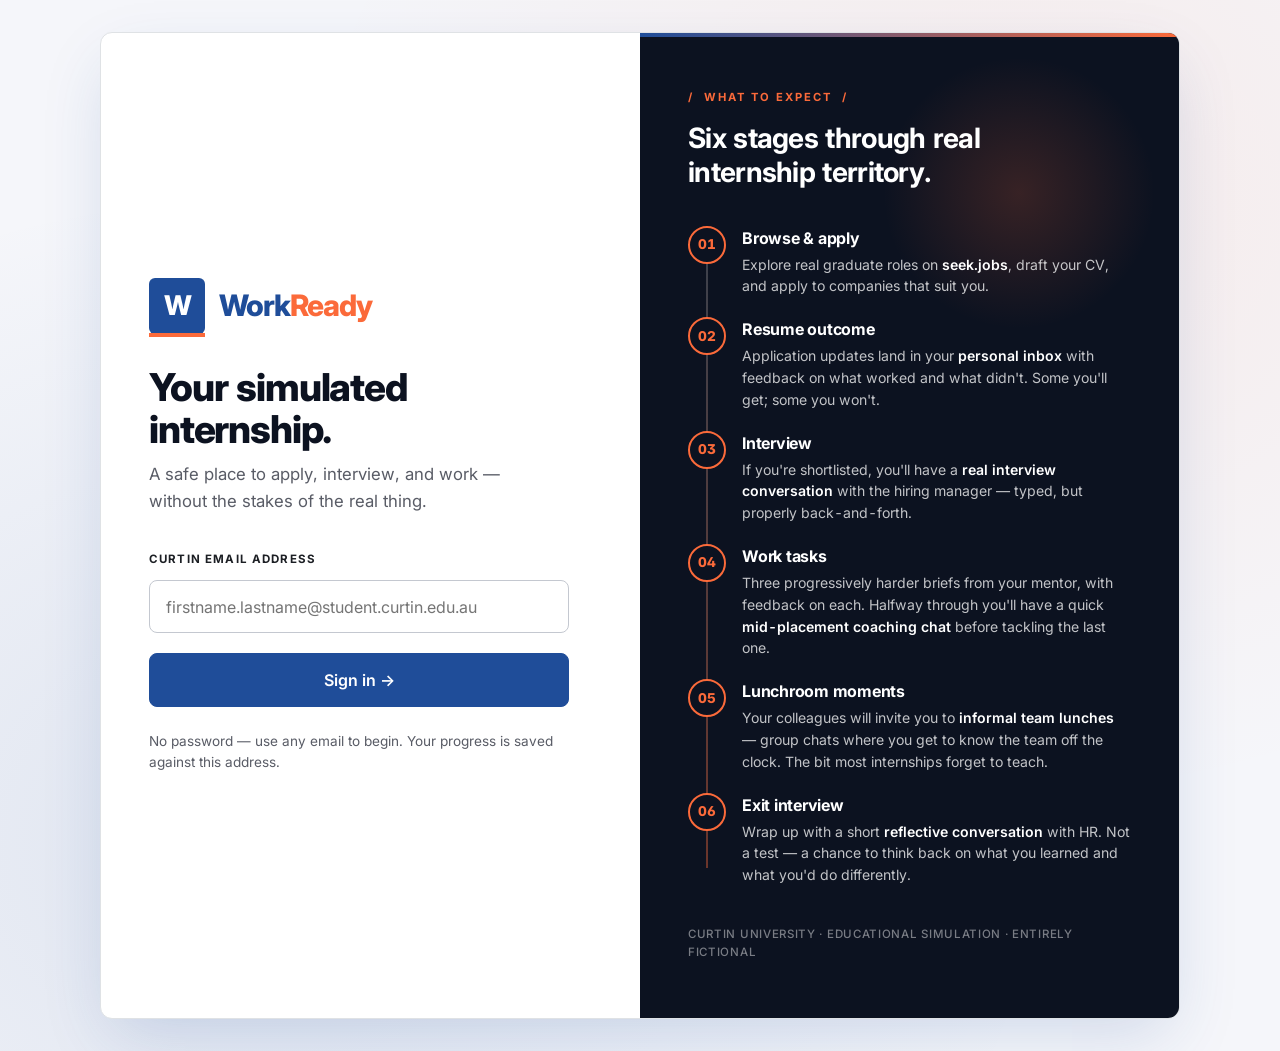
==== index.html @ 74c3c42c "Restructure sidebar: collapsible Mail, Teams section, remove stage nav buttons, remove chat drawer C" ====
<!DOCTYPE html>
<html lang="en">
<head>
    <meta charset="UTF-8">
    <meta name="viewport" content="width=device-width, initial-scale=1.0">
    <title>WorkReady — Your Internship Journey</title>
    <link rel="icon" type="image/svg+xml" href="favicon.svg">
    <link rel="stylesheet" href="style.css">
</head>
<body>
    <!-- Sign-in screen — two-column hero -->
    <section id="signin" class="screen signin-screen">
        <div class="signin-shell">
            <div class="signin-left">
                <div class="signin-brand-row">
                    <div class="signin-mark" aria-hidden="true">W</div>
                    <h1 class="brand">
                        <span class="brand-work">Work</span><span class="brand-ready">Ready</span>
                    </h1>
                </div>
                <p class="signin-headline">Your simulated internship.</p>
                <p class="signin-tagline">A safe place to apply, interview, and work — without the stakes of the real thing.</p>

                <form id="signin-form" class="signin-form">
                    <label for="email">Curtin email address</label>
                    <input type="email" id="email" name="email" required
                           placeholder="firstname.lastname@student.curtin.edu.au">
                    <button type="submit" class="btn btn-primary">Sign in &rarr;</button>
                </form>
                <p class="signin-help">No password — use any email to begin. Your progress is saved against this address.</p>
            </div>

            <aside class="signin-right" aria-label="What to expect">
                <p class="signin-aside-label">/&nbsp;&nbsp;What to expect&nbsp;&nbsp;/</p>
                <h2 class="signin-aside-title">Six stages through real internship territory.</h2>

                <ol class="journey">
                    <li class="journey-step">
                        <div class="journey-num">01</div>
                        <div class="journey-body">
                            <h3>Browse &amp; apply</h3>
                            <p>Explore real graduate roles on <strong>seek.jobs</strong>, draft your CV, and apply to companies that suit you.</p>
                        </div>
                    </li>
                    <li class="journey-step">
                        <div class="journey-num">02</div>
                        <div class="journey-body">
                            <h3>Resume outcome</h3>
                            <p>Application updates land in your <strong>personal inbox</strong> with feedback on what worked and what didn't. Some you'll get; some you won't.</p>
                        </div>
                    </li>
                    <li class="journey-step">
                        <div class="journey-num">03</div>
                        <div class="journey-body">
                            <h3>Interview</h3>
                            <p>If you're shortlisted, you'll have a <strong>real interview conversation</strong> with the hiring manager — typed, but properly back-and-forth.</p>
                        </div>
                    </li>
                    <li class="journey-step">
                        <div class="journey-num">04</div>
                        <div class="journey-body">
                            <h3>Work tasks</h3>
                            <p>Three progressively harder briefs from your mentor, with feedback on each. Halfway through you'll have a quick <strong>mid-placement coaching chat</strong> before tackling the last one.</p>
                        </div>
                    </li>
                    <li class="journey-step">
                        <div class="journey-num">05</div>
                        <div class="journey-body">
                            <h3>Lunchroom moments</h3>
                            <p>Your colleagues will invite you to <strong>informal team lunches</strong> — group chats where you get to know the team off the clock. The bit most internships forget to teach.</p>
                        </div>
                    </li>
                    <li class="journey-step">
                        <div class="journey-num">06</div>
                        <div class="journey-body">
                            <h3>Exit interview</h3>
                            <p>Wrap up with a short <strong>reflective conversation</strong> with HR. Not a test — a chance to think back on what you learned and what you'd do differently.</p>
                        </div>
                    </li>
                </ol>

                <p class="signin-aside-foot">Curtin University · educational simulation · entirely fictional</p>
            </aside>
        </div>
    </section>

    <!-- Main app shell -->
    <div id="app" class="app hidden">
        <header class="header">
            <div class="wrap header-content">
                <a href="#" class="brand-link" id="brand-link">
                    <div class="header-mark" aria-hidden="true">W</div>
                    <span class="brand">
                        <span class="brand-work">Work</span><span class="brand-ready">Ready</span>
                    </span>
                </a>
                <div class="header-meta">
                    <span id="state-badge" class="state-badge" tabindex="0">
                        <span id="state-badge-label">Not Applied</span>
                        <span class="state-tooltip" role="tooltip">
                            <strong>Your simulation state</strong>
                            <ul>
                                <li><span class="tt-state">Not Applied</span> — browse jobs and play the primer</li>
                                <li><span class="tt-state">Application Under Review</span> — waiting on outcome</li>
                                <li><span class="tt-state">Employed</span> — you got the job, work begins</li>
                                <li><span class="tt-state">Internship Complete</span> — all stages finished</li>
                            </ul>
                        </span>
                    </span>
                    <span id="user-name" class="user-name"></span>
                    <button id="signout-btn" class="btn btn-link">Sign out</button>
                </div>
            </div>
        </header>

        <main class="wrap main">
            <!-- Sidebar navigation -->
            <aside class="sidebar">
                <div class="sidebar-section">
                    <h4>Workspace</h4>
                    <nav class="nav">
                        <button class="nav-item active" data-view="dashboard">
                            <span class="nav-icon">&#127968;</span>
                            Dashboard
                        </button>
                    </nav>
                </div>

                <div class="sidebar-section" id="nav-mail-section">
                    <h4 class="sidebar-collapse-toggle" id="mail-toggle">&#9993; Mail <span class="collapse-arrow">&#9662;</span></h4>
                    <div class="sidebar-collapsible" id="mail-body">
                        <!-- Pre-hire: flat inbox/sent. Post-hire: sub-groups injected by JS -->
                        <nav class="nav" id="mail-nav-simple">
                            <button class="nav-item" data-view="inbox-personal">
                                Inbox
                                <span id="unread-personal" class="badge hidden">0</span>
                            </button>
                            <button class="nav-item" data-view="sent">
                                Sent
                            </button>
                        </nav>
                        <div id="mail-nav-split" class="hidden">
                            <div class="sidebar-sub-section">
                                <h5 class="sidebar-collapse-toggle sub-toggle" id="mail-personal-toggle">Personal <span class="collapse-arrow">&#9656;</span></h5>
                                <nav class="nav sidebar-collapsible collapsed" id="mail-personal-body">
                                    <button class="nav-item" data-view="inbox-personal">
                                        Inbox
                                        <span id="unread-personal-split" class="badge hidden">0</span>
                                    </button>
                                    <button class="nav-item" data-view="sent">
                                        Sent
                                    </button>
                                </nav>
                            </div>
                            <div class="sidebar-sub-section">
                                <h5 class="sidebar-collapse-toggle sub-toggle" id="mail-work-toggle">Work <span class="collapse-arrow">&#9656;</span></h5>
                                <nav class="nav sidebar-collapsible collapsed" id="mail-work-body">
                                    <button class="nav-item" data-view="inbox-work" id="nav-inbox-work">
                                        Inbox
                                        <span id="unread-work" class="badge hidden">0</span>
                                    </button>
                                    <button class="nav-item" data-view="sent-work">
                                        Sent
                                    </button>
                                </nav>
                            </div>
                        </div>
                    </div>
                </div>

                <!-- Stage 7: Teams -->
                <div class="sidebar-section hidden" id="nav-teams-section">
                    <h4 class="sidebar-collapse-toggle" id="teams-toggle">&#128101; Teams <span class="collapse-arrow">&#9662;</span></h4>
                    <div class="sidebar-collapsible" id="teams-body">
                        <nav class="nav" id="teams-member-list">
                            <!-- populated by renderTeamsSidebar() -->
                        </nav>
                        <div class="sidebar-sub-section">
                            <h5 class="sidebar-collapse-toggle sub-toggle" id="teams-org-toggle">Wider Org <span class="collapse-arrow">&#9656;</span></h5>
                            <div class="sidebar-collapsible collapsed" id="teams-org-list">
                                <!-- populated by renderTeamsSidebar() -->
                            </div>
                        </div>
                    </div>
                </div>

                <div class="sidebar-section">
                    <h4>Workspace</h4>
                    <nav class="nav">
                        <button class="nav-item hidden" data-view="tasks" id="nav-tasks">
                            <span class="nav-icon">&#128221;</span>
                            Tasks
                        </button>
                        <button class="nav-item" data-view="primer">
                            <span class="nav-icon">&#127918;</span>
                            Play the Primer
                        </button>
                    </nav>
                </div>

                <div class="sidebar-section">
                    <h4>External</h4>
                    <!-- href populated from config.js at boot — do not hardcode -->
                    <a href="#" target="_blank" rel="noopener" id="job-board-link" class="sidebar-link">
                        <span class="sidebar-link-icon">&#128269;</span>
                        seek.jobs
                        <span class="sidebar-link-ext" aria-hidden="true">&#8599;</span>
                    </a>
                    <a href="#" target="_blank" id="intranet-link" class="sidebar-link hidden">
                        <span class="sidebar-link-icon">&#127760;</span>
                        Company Intranet
                        <span class="sidebar-link-ext" aria-hidden="true">&#8599;</span>
                    </a>
                </div>

                <div class="sidebar-section">
                    <h4>Support Tools</h4>
                    <p class="sidebar-section-blurb">Local apps to install on your computer.</p>
                    <!-- href values populated from config.js at boot — do not hardcode -->
                    <a href="#" target="_blank" rel="noopener" id="talk-buddy-link" class="sidebar-link sidebar-link-tool">
                        <span class="sidebar-link-icon">&#127908;</span>
                        <span class="sidebar-link-body">
                            <span class="sidebar-link-title">Talk Buddy</span>
                            <span class="sidebar-link-hint">Rehearse interviews and lunchroom small talk</span>
                        </span>
                        <span class="sidebar-link-ext" aria-hidden="true">&#8599;</span>
                    </a>
                    <a href="#" target="_blank" rel="noopener" id="career-compass-link" class="sidebar-link sidebar-link-tool">
                        <span class="sidebar-link-icon">&#129517;</span>
                        <span class="sidebar-link-body">
                            <span class="sidebar-link-title">Career Compass</span>
                            <span class="sidebar-link-hint">Gap-analyze your resume against a job</span>
                        </span>
                        <span class="sidebar-link-ext" aria-hidden="true">&#8599;</span>
                    </a>
                </div>
            </aside>

            <!-- Main content area -->
            <section class="content">
                <!-- Dashboard view -->
                <div id="view-dashboard" class="view">
                    <h2 id="dashboard-title">Welcome to WorkReady</h2>
                    <div id="dashboard-content"></div>
                </div>

                <!-- Personal Email — Inbox -->
                <div id="view-inbox-personal" class="view hidden">
                    <div class="view-header-row">
                        <div>
                            <h2>Personal Email — Inbox</h2>
                            <p class="view-subtitle">Application updates and correspondence with employers</p>
                        </div>
                        <button class="btn btn-primary" id="compose-btn-personal">&#9998; Compose</button>
                    </div>
                    <div id="inbox-personal-list" class="message-list"></div>
                </div>

                <!-- Personal Email — Sent -->
                <div id="view-sent" class="view hidden">
                    <div class="view-header-row">
                        <div>
                            <h2>Personal Email — Sent</h2>
                            <p class="view-subtitle">Messages you've sent to companies and contacts</p>
                        </div>
                        <button class="btn btn-primary" id="compose-btn-sent">&#9998; Compose</button>
                    </div>
                    <div id="sent-list" class="message-list"></div>
                </div>

                <!-- Work Email — Inbox -->
                <div id="view-inbox-work" class="view hidden">
                    <div class="view-header-row">
                        <div>
                            <h2>Work Email — Inbox</h2>
                            <p class="view-subtitle">Messages from your manager, mentor, and colleagues</p>
                        </div>
                        <button class="btn btn-primary" id="compose-btn-work">&#9998; Compose</button>
                    </div>
                    <div id="inbox-work-list" class="message-list"></div>
                </div>

                <!-- Work Email — Sent -->
                <div id="view-sent-work" class="view hidden">
                    <div class="view-header-row">
                        <div>
                            <h2>Work Email — Sent</h2>
                            <p class="view-subtitle">Messages you've sent to colleagues</p>
                        </div>
                        <button class="btn btn-primary" id="compose-btn-sent-work">&#9998; Compose</button>
                    </div>
                    <div id="sent-work-list" class="message-list"></div>
                </div>

                <!-- Tasks view -->
                <div id="view-tasks" class="view hidden">
                    <h2>Your Tasks</h2>
                    <div class="placeholder">Task workspace coming soon. This is where you'll receive your work assignments and submit your deliverables.</div>
                </div>

                <!-- Team view -->
                <div id="view-team" class="view hidden">
                    <h2>Your Team</h2>
                    <div class="placeholder">Team view coming soon. You'll see your colleagues here — both other students in your intake and AI characters.</div>
                </div>

                <div id="view-teams" class="view hidden">
                    <div id="teams-landing" class="teams-landing">
                        <!-- populated by renderTeamsLanding() -->
                    </div>
                    <div id="teams-conversation" class="teams-conversation hidden">
                        <div class="teams-conv-header" id="teams-conv-header">
                            <div class="teams-conv-character">
                                <span class="presence-dot" id="teams-conv-presence"></span>
                                <div>
                                    <span class="teams-conv-name" id="teams-conv-name"></span>
                                    <span class="teams-conv-role" id="teams-conv-role"></span>
                                </div>
                            </div>
                            <div class="teams-conv-actions">
                                <button class="btn btn-sm" id="teams-conv-email">Email</button>
                                <button class="btn btn-sm" id="teams-conv-back">Back</button>
                            </div>
                        </div>
                        <div class="teams-conv-messages" id="teams-conv-messages">
                            <!-- bubbles populated by renderTeamsChat() -->
                        </div>
                        <form class="teams-conv-composer" id="teams-conv-composer">
                            <textarea class="teams-conv-input" id="teams-conv-input" placeholder="Type a message..." rows="2" required></textarea>
                            <button type="submit" class="btn btn-primary">Send</button>
                        </form>
                    </div>
                </div>

                <!-- Interview view -->
                <div id="view-interview" class="view view-interview hidden">
                    <div id="interview-pre" class="interview-pre">
                        <!-- Pre-interview state: shown before student starts -->
                    </div>
                    <div id="interview-chat" class="interview-chat hidden">
                        <header class="interview-header">
                            <div class="interview-manager">
                                <div class="interview-manager-name" id="interview-manager-name"></div>
                                <div class="interview-manager-role" id="interview-manager-role"></div>
                            </div>
                            <div class="interview-progress">
                                <span id="interview-turn-indicator">Question 1 of ~10</span>
                                <button id="interview-end-btn" class="btn btn-secondary">End interview</button>
                            </div>
                        </header>
                        <div class="interview-messages" id="interview-messages">
                            <!-- Messages get rendered here -->
                        </div>
                        <form class="interview-input" id="interview-input-form">
                            <textarea
                                id="interview-input"
                                placeholder="Type your answer..."
                                rows="3"
                                required></textarea>
                            <button type="submit" class="btn btn-primary" id="interview-send-btn">Send</button>
                        </form>
                    </div>
                    <div id="interview-result" class="interview-result hidden">
                        <!-- Post-completion feedback panel -->
                    </div>
                </div>

                <!-- Mid-placement performance review view -->
                <div id="view-perf-review" class="view view-interview hidden">
                    <div id="perf-pre" class="interview-pre"></div>
                    <div id="perf-chat" class="interview-chat hidden">
                        <header class="interview-header">
                            <div class="interview-manager">
                                <div class="interview-manager-name" id="perf-manager-name"></div>
                                <div class="interview-manager-role" id="perf-manager-role"></div>
                            </div>
                            <div class="interview-progress">
                                <span id="perf-turn-indicator">Turn 1 of ~5</span>
                                <button id="perf-end-btn" class="btn btn-secondary">End check-in</button>
                            </div>
                        </header>
                        <div class="interview-messages" id="perf-messages"></div>
                        <form class="interview-input" id="perf-input-form">
                            <textarea
                                id="perf-input"
                                placeholder="Type your reply..."
                                rows="3"
                                required></textarea>
                            <button type="submit" class="btn btn-primary" id="perf-send-btn">Send</button>
                        </form>
                    </div>
                    <div id="perf-result" class="interview-result hidden"></div>
                </div>

                <!-- Exit Interview view (Stage 6) -->
                <div id="view-exit-interview" class="view view-interview hidden">
                    <div id="exit-pre" class="interview-pre">
                        <!-- Pre-interview state -->
                    </div>
                    <div id="exit-chat" class="interview-chat hidden">
                        <header class="interview-header">
                            <div class="interview-manager">
                                <div class="interview-manager-name" id="exit-manager-name"></div>
                                <div class="interview-manager-role" id="exit-manager-role"></div>
                            </div>
                            <div class="interview-progress">
                                <span id="exit-turn-indicator">Question 1 of ~8</span>
                                <button id="exit-end-btn" class="btn btn-secondary">End conversation</button>
                            </div>
                        </header>
                        <div class="interview-messages" id="exit-messages"></div>
                        <form class="interview-input" id="exit-input-form">
                            <textarea
                                id="exit-input"
                                placeholder="Take your time..."
                                rows="3"
                                required></textarea>
                            <button type="submit" class="btn btn-primary" id="exit-send-btn">Send</button>
                        </form>
                    </div>
                    <div id="exit-result" class="interview-result hidden">
                        <!-- Post-completion summary -->
                    </div>
                </div>

                <!-- Lunchroom view -->
                <div id="view-lunchroom" class="view view-lunchroom hidden">
                    <div class="view-header-row">
                        <div>
                            <h2>Lunchroom</h2>
                            <p class="view-subtitle">Informal team lunches — drop in, chat, get to know colleagues</p>
                        </div>
                    </div>
                    <div id="lunchroom-body">
                        <!-- Rendered by app.js: list of sessions OR active chat room -->
                    </div>
                </div>

                <!-- Primer view (iframe in main content area) -->
                <div id="view-primer" class="view view-primer hidden">
                    <iframe id="primer-iframe" class="primer-iframe"
                            title="WorkReady Primer"
                            sandbox="allow-scripts allow-same-origin"></iframe>
                </div>
            </section>
        </main>
    </div>

    <!-- Message modal (read + reply + delete) -->
    <div id="message-modal" class="modal hidden">
        <div class="modal-content">
            <button class="modal-close" id="modal-close">&times;</button>
            <div class="modal-meta">
                <h3 id="modal-subject"></h3>
                <p class="modal-from">From: <span id="modal-sender"></span> <span id="modal-role"></span></p>
                <p class="modal-sender-email" id="modal-sender-email"></p>
                <p class="modal-date" id="modal-date"></p>
            </div>
            <div class="modal-body" id="modal-body"></div>
            <div class="modal-actions" id="modal-actions">
                <button class="btn btn-primary" id="modal-reply-btn">&#8617; Reply</button>
                <button class="btn btn-link modal-delete-btn" id="modal-delete-btn">&#128465; Delete</button>
            </div>
        </div>
    </div>

    <!-- Compose modal -->
    <div id="compose-modal" class="modal hidden">
        <div class="modal-content modal-content-wide">
            <button class="modal-close" id="compose-close">&times;</button>
            <h2 id="compose-title">New message</h2>
            <form id="compose-form">
                <div class="form-group">
                    <label for="compose-to">To <span class="required">*</span></label>
                    <input type="email" id="compose-to" required
                           placeholder="firstname.lastname@company.com.au"
                           list="email-directory">
                    <datalist id="email-directory"></datalist>
                </div>
                <div class="form-group">
                    <label for="compose-subject">Subject <span class="required">*</span></label>
                    <input type="text" id="compose-subject" required placeholder="Subject">
                </div>
                <div class="form-group">
                    <label for="compose-body">Message</label>
                    <textarea id="compose-body" rows="8" placeholder="Write your message..."></textarea>
                </div>
                <div class="form-group">
                    <label for="compose-attachment">Attachment (PDF, max 5MB)</label>
                    <input type="file" id="compose-attachment" accept=".pdf">
                </div>
                <div class="compose-actions">
                    <button type="submit" class="btn btn-primary" id="compose-send-btn">Send &rarr;</button>
                    <button type="button" class="btn btn-link" id="compose-cancel-btn">Cancel</button>
                </div>
                <div id="compose-result" class="compose-result hidden"></div>
            </form>
        </div>
    </div>

    <script src="config.js"></script>
    <script src="app.js"></script>
</body>
</html>
---- style.css ----
/* WorkReady Portal — student workstation
 *
 * Visual direction: enriched WorkReady blue + warmer coral, Inter type stack,
 * sticky polished header, two-column sign-in hero with a "what to expect"
 * journey panel. Sidebar nav with section headers and a coral active accent.
 *
 * IMPORTANT: All class names and IDs are preserved for app.js compatibility.
 * No JS or build pipeline changes — pure CSS + a small HTML restructure.
 */

@import url('https://fonts.googleapis.com/css2?family=Inter:wght@300;400;500;600;700;800;900&display=swap');

:root {
    /* Palette — WorkReady, enriched */
    --sim-primary: #1f4d99;          /* deepened brand blue (was #2557a7) */
    --sim-primary-dark: #14366b;
    --sim-primary-soft: #e6edf7;
    --sim-primary-tint: #f1f5fb;

    --sim-coral: #fb6a3a;             /* warmer coral (was #ff6b35) */
    --sim-coral-dark: #d44d1e;
    --sim-coral-soft: #fff0ea;

    --sim-secondary: #334155;
    --sim-bg: #f5f6fa;                /* cool warm grey background */
    --sim-bg-2: #ebedf3;
    --sim-white: #ffffff;
    --sim-text: #1c1f24;
    --sim-text-strong: #0c1220;
    --sim-muted: #595c66;
    --sim-dim: #8a8e98;
    --sim-border: #dfe2e5;
    --sim-border-2: #c4c8d0;

    --sim-success: #15803d;
    --sim-success-soft: #ecfdf5;
    --sim-warn: #b8540a;
    --sim-warn-soft: #fff7ed;
    --sim-danger: #b91c1c;
    --sim-danger-soft: #fef2f2;
    --sim-completed: #6d28d9;
    --sim-completed-soft: #f5f3ff;

    --sim-radius: 8px;
    --sim-radius-sm: 4px;
    --sim-shadow: 0 1px 3px rgba(31, 77, 153, 0.06);
    --sim-shadow-md: 0 4px 16px rgba(31, 77, 153, 0.08);
    --sim-shadow-lg: 0 12px 32px rgba(31, 77, 153, 0.12);
    --sim-shadow-xl: 0 24px 64px -12px rgba(31, 77, 153, 0.18);
}

*, *::before, *::after {
    box-sizing: border-box;
    margin: 0;
    padding: 0;
}

html {
    overflow-y: scroll;
    -webkit-text-size-adjust: 100%;
}

body {
    font-family: 'Inter', -apple-system, BlinkMacSystemFont, 'Segoe UI', Roboto, sans-serif;
    color: var(--sim-text);
    background: var(--sim-bg);
    line-height: 1.55;
    min-height: 100vh;
    -webkit-font-smoothing: antialiased;
    font-feature-settings: "kern", "liga", "ss01", "tnum";
    font-variant-numeric: tabular-nums;
}

a { color: inherit; text-decoration: none; }

button {
    font-family: inherit;
    cursor: pointer;
    border: none;
    background: none;
    color: inherit;
}

ul, ol { list-style: none; }

.wrap { max-width: 1240px; margin: 0 auto; padding: 0 1.5rem; }
.hidden { display: none !important; }

/* ============================================================
   BRAND
   ============================================================ */

.brand {
    font-size: 1.6rem;
    font-weight: 800;
    letter-spacing: -0.03em;
    text-decoration: none;
    line-height: 1;
}
.brand-work { color: var(--sim-primary); }
.brand-ready { color: var(--sim-coral); }
.brand-link {
    text-decoration: none;
    display: inline-flex;
    align-items: center;
    gap: 0.65rem;
}

.header-mark,
.signin-mark {
    width: 36px;
    height: 36px;
    background: var(--sim-primary);
    color: var(--sim-white);
    display: grid;
    place-items: center;
    font-family: 'Inter', sans-serif;
    font-weight: 800;
    font-size: 1.15rem;
    letter-spacing: -0.04em;
    border-radius: var(--sim-radius-sm);
    position: relative;
}

.header-mark::after,
.signin-mark::after {
    content: '';
    position: absolute;
    bottom: -2px;
    left: 0;
    right: 0;
    height: 3px;
    background: var(--sim-coral);
}

.signin-mark {
    width: 56px;
    height: 56px;
    font-size: 1.7rem;
    border-radius: 6px;
}
.signin-mark::after {
    bottom: -3px;
    height: 4px;
}

/* ============================================================
   SIGN-IN SCREEN — two-column hero
   ============================================================ */

.screen {
    min-height: 100vh;
    display: flex;
    align-items: center;
    justify-content: center;
    padding: 2rem;
}

.signin-screen {
    background:
        radial-gradient(ellipse at 80% 20%, rgba(251, 106, 58, 0.08) 0%, transparent 50%),
        radial-gradient(ellipse at 20% 80%, rgba(31, 77, 153, 0.10) 0%, transparent 55%),
        var(--sim-bg);
}

.signin-shell {
    display: grid;
    grid-template-columns: 1fr 1fr;
    max-width: 1080px;
    width: 100%;
    background: var(--sim-white);
    border-radius: 12px;
    box-shadow: var(--sim-shadow-xl);
    overflow: hidden;
    border: 1px solid var(--sim-border);
}

.signin-left {
    padding: 3.5rem 3rem;
    display: flex;
    flex-direction: column;
    justify-content: center;
}

.signin-brand-row {
    display: flex;
    align-items: center;
    gap: 0.85rem;
    margin-bottom: 2rem;
}
.signin-brand-row .brand {
    font-size: 1.85rem;
}

.signin-headline {
    font-size: clamp(1.75rem, 3vw, 2.4rem);
    font-weight: 800;
    letter-spacing: -0.03em;
    color: var(--sim-text-strong);
    margin-bottom: 0.65rem;
    line-height: 1.1;
}

.signin-tagline {
    color: var(--sim-muted);
    margin-bottom: 2.25rem;
    font-size: 1.05rem;
    line-height: 1.6;
    max-width: 36ch;
}

.signin-form {
    display: flex;
    flex-direction: column;
    gap: 0.75rem;
    text-align: left;
    max-width: 420px;
}

.signin-form label {
    font-size: 0.72rem;
    font-weight: 700;
    color: var(--sim-text);
    text-transform: uppercase;
    letter-spacing: 0.1em;
}

.signin-form input {
    padding: 0.95rem 1rem;
    border: 1px solid var(--sim-border-2);
    border-radius: var(--sim-radius);
    font-size: 1rem;
    font-family: inherit;
    background: var(--sim-white);
    color: var(--sim-text);
    transition: all 0.15s;
}

.signin-form input:focus {
    outline: none;
    border-color: var(--sim-primary);
    box-shadow: 0 0 0 3px rgba(31, 77, 153, 0.15);
}

.signin-form .btn-primary {
    margin-top: 0.5rem;
    padding: 1rem 1.5rem;
    font-size: 1rem;
}

.signin-help {
    margin-top: 1.5rem;
    font-size: 0.85rem;
    color: var(--sim-muted);
    max-width: 420px;
    line-height: 1.55;
}

/* Right column — what to expect */
.signin-right {
    background: var(--sim-text-strong);
    color: var(--sim-white);
    padding: 3.5rem 3rem;
    display: flex;
    flex-direction: column;
    position: relative;
    overflow: hidden;
}

.signin-right::before {
    content: '';
    position: absolute;
    top: 0;
    right: 0;
    width: 320px;
    height: 320px;
    background: radial-gradient(circle, rgba(251, 106, 58, 0.18) 0%, transparent 60%);
    pointer-events: none;
}

.signin-right::after {
    content: '';
    position: absolute;
    top: 0;
    left: 0;
    right: 0;
    height: 4px;
    background: linear-gradient(90deg, var(--sim-primary) 0%, var(--sim-coral) 100%);
}

.signin-aside-label {
    position: relative;
    font-size: 0.7rem;
    text-transform: uppercase;
    letter-spacing: 0.18em;
    color: var(--sim-coral);
    font-weight: 700;
    margin-bottom: 1rem;
}

.signin-aside-title {
    position: relative;
    font-size: clamp(1.4rem, 2.5vw, 1.75rem);
    font-weight: 700;
    letter-spacing: -0.025em;
    line-height: 1.2;
    color: var(--sim-white);
    margin-bottom: 2.25rem;
    max-width: 22ch;
}

.journey {
    position: relative;
    list-style: none;
    padding: 0;
    margin: 0;
    display: flex;
    flex-direction: column;
    gap: 1.25rem;
}

.journey::before {
    content: '';
    position: absolute;
    left: 18px;
    top: 18px;
    bottom: 18px;
    width: 2px;
    background: linear-gradient(180deg, rgba(255, 255, 255, 0.2) 0%, rgba(251, 106, 58, 0.4) 100%);
}

.journey-step {
    display: grid;
    grid-template-columns: 38px 1fr;
    gap: 1rem;
    align-items: start;
    position: relative;
}

.journey-num {
    width: 38px;
    height: 38px;
    background: var(--sim-text-strong);
    border: 2px solid var(--sim-coral);
    color: var(--sim-coral);
    display: grid;
    place-items: center;
    font-family: 'Inter', sans-serif;
    font-weight: 800;
    font-size: 0.85rem;
    letter-spacing: -0.02em;
    border-radius: 50%;
    z-index: 1;
}

.journey-body h3 {
    font-size: 1rem;
    font-weight: 700;
    color: var(--sim-white);
    margin-bottom: 0.2rem;
    letter-spacing: -0.015em;
}

.journey-body p {
    font-size: 0.88rem;
    color: rgba(255, 255, 255, 0.75);
    line-height: 1.55;
}

.journey-body p strong {
    color: var(--sim-white);
    font-weight: 600;
}

.signin-aside-foot {
    position: relative;
    margin-top: auto;
    padding-top: 2.5rem;
    font-size: 0.72rem;
    color: rgba(255, 255, 255, 0.45);
    letter-spacing: 0.06em;
    text-transform: uppercase;
    font-weight: 500;
}

/* ============================================================
   BUTTONS
   ============================================================ */

.btn {
    display: inline-flex;
    align-items: center;
    justify-content: center;
    gap: 0.4rem;
    padding: 0.65rem 1.25rem;
    border: 1px solid transparent;
    border-radius: var(--sim-radius);
    font-size: 0.92rem;
    font-weight: 600;
    cursor: pointer;
    text-decoration: none;
    font-family: inherit;
    transition: all 0.15s;
}

.btn-primary {
    background: var(--sim-primary);
    color: var(--sim-white);
    border-color: var(--sim-primary);
}
.btn-primary:hover {
    background: var(--sim-primary-dark);
    border-color: var(--sim-primary-dark);
    transform: translateY(-1px);
    box-shadow: var(--sim-shadow-md);
}

.btn-secondary {
    background: var(--sim-white);
    color: var(--sim-primary);
    border-color: var(--sim-border-2);
}
.btn-secondary:hover {
    border-color: var(--sim-primary);
    background: var(--sim-primary-soft);
}

.btn-link {
    background: transparent;
    color: var(--sim-muted);
    padding: 0.4rem 0.85rem;
    font-size: 0.88rem;
    border-radius: 999px;
    border: 1px solid transparent;
}
.btn-link:hover {
    color: var(--sim-text);
    border-color: var(--sim-border-2);
    background: var(--sim-bg);
}

.btn-cta {
    font-size: 1rem;
    padding: 0.95rem 2rem;
    margin-top: 1rem;
    background: var(--sim-coral);
    color: var(--sim-white);
    border-color: var(--sim-coral);
}
.btn-cta:hover {
    background: var(--sim-coral-dark);
    border-color: var(--sim-coral-dark);
    transform: translateY(-1px);
    box-shadow: var(--sim-shadow-md);
}

/* ============================================================
   APP SHELL
   ============================================================ */

.app {
    min-height: 100vh;
    display: flex;
    flex-direction: column;
}

.header {
    background: var(--sim-white);
    border-bottom: 1px solid var(--sim-border);
    padding: 0.85rem 0;
    position: sticky;
    top: 0;
    z-index: 50;
    box-shadow: 0 1px 0 rgba(31, 77, 153, 0.04);
}

.header-content {
    display: flex;
    align-items: center;
    justify-content: space-between;
}

.header-meta {
    display: flex;
    align-items: center;
    gap: 0.85rem;
}

/* State badge — pill with coloured dot per state */
.state-badge {
    position: relative;
    display: inline-flex;
    align-items: center;
    gap: 0.5rem;
    padding: 0.4rem 0.85rem;
    background: var(--sim-bg);
    border: 1px solid var(--sim-border);
    border-radius: 999px;
    font-size: 0.82rem;
    font-weight: 600;
    color: var(--sim-muted);
    cursor: help;
}

.state-badge::before {
    content: '';
    width: 8px;
    height: 8px;
    border-radius: 50%;
    background: var(--sim-dim);
}

.state-badge.state-not::before,
.state-badge.state-not_applied::before {
    background: var(--sim-dim);
}

.state-badge.state-applied::before {
    background: var(--sim-primary);
    box-shadow: 0 0 0 0 var(--sim-primary);
    animation: state-pulse 2s ease-out infinite;
}

.state-badge.state-hired::before,
.state-badge.state-employed::before {
    background: var(--sim-success);
    box-shadow: 0 0 0 0 var(--sim-success);
    animation: state-pulse 2s ease-out infinite;
}

.state-badge.state-completed::before {
    background: var(--sim-completed);
}

@keyframes state-pulse {
    0% { box-shadow: 0 0 0 0 currentColor; opacity: 1; }
    70% { box-shadow: 0 0 0 4px transparent; opacity: 0.8; }
    100% { box-shadow: 0 0 0 0 transparent; opacity: 1; }
}

.state-badge.state-hired {
    background: var(--sim-success-soft);
    border-color: rgba(21, 128, 61, 0.3);
    color: var(--sim-success);
}

.state-badge.state-applied {
    background: var(--sim-primary-soft);
    border-color: rgba(31, 77, 153, 0.25);
    color: var(--sim-primary);
}

.state-badge.state-completed {
    background: var(--sim-completed-soft);
    border-color: rgba(109, 40, 217, 0.25);
    color: var(--sim-completed);
}

/* Tooltip on the state badge */
.state-tooltip {
    visibility: hidden;
    opacity: 0;
    position: absolute;
    top: calc(100% + 0.6rem);
    right: 0;
    z-index: 100;
    background: var(--sim-text-strong);
    color: var(--sim-white);
    padding: 1rem 1.15rem;
    border-radius: var(--sim-radius);
    box-shadow: var(--sim-shadow-lg);
    font-size: 0.85rem;
    font-weight: 400;
    white-space: normal;
    width: 320px;
    transition: opacity 0.15s, visibility 0.15s;
    text-align: left;
    border-top: 3px solid var(--sim-coral);
}

.state-badge:hover .state-tooltip,
.state-badge:focus .state-tooltip,
.state-badge:focus-within .state-tooltip {
    visibility: visible;
    opacity: 1;
}

.state-tooltip::before {
    content: '';
    position: absolute;
    bottom: 100%;
    right: 1rem;
    border: 6px solid transparent;
    border-bottom-color: var(--sim-coral);
}

.state-tooltip strong {
    display: block;
    margin-bottom: 0.6rem;
    color: var(--sim-white);
    font-weight: 700;
    font-size: 0.78rem;
    text-transform: uppercase;
    letter-spacing: 0.1em;
}

.state-tooltip ul {
    list-style: none;
    padding: 0;
    margin: 0;
    display: flex;
    flex-direction: column;
    gap: 0.45rem;
}

.state-tooltip li {
    color: rgba(255, 255, 255, 0.7);
    line-height: 1.45;
}

.state-tooltip .tt-state {
    color: var(--sim-coral);
    font-weight: 700;
}

.user-name {
    font-size: 0.92rem;
    color: var(--sim-text);
    font-weight: 600;
}

/* ============================================================
   MAIN LAYOUT
   ============================================================ */

.main {
    display: grid;
    grid-template-columns: 260px minmax(0, 1fr);
    gap: 1.75rem;
    padding-top: 2rem;
    padding-bottom: 3rem;
    flex: 1;
    width: 100%;
}

/* ============================================================
   SIDEBAR
   ============================================================ */

.sidebar {
    background: var(--sim-white);
    border-radius: var(--sim-radius);
    padding: 1.25rem 1rem;
    height: fit-content;
    border: 1px solid var(--sim-border);
    box-shadow: var(--sim-shadow);
    position: sticky;
    top: 5.5rem;
}

.sidebar-section {
    margin-bottom: 1.5rem;
}

.sidebar-section:last-child {
    margin-bottom: 0;
}

.sidebar-section h4 {
    font-size: 0.68rem;
    font-weight: 700;
    text-transform: uppercase;
    color: var(--sim-dim);
    letter-spacing: 0.12em;
    margin-bottom: 0.6rem;
    padding: 0 0.85rem;
}

.nav {
    display: flex;
    flex-direction: column;
    gap: 0.15rem;
}

.nav-item {
    display: flex;
    align-items: center;
    gap: 0.7rem;
    width: 100%;
    padding: 0.65rem 0.85rem;
    background: transparent;
    border: none;
    border-left: 3px solid transparent;
    border-radius: 0 var(--sim-radius) var(--sim-radius) 0;
    margin-left: -3px;
    font-size: 0.94rem;
    font-family: inherit;
    font-weight: 500;
    color: var(--sim-text);
    cursor: pointer;
    text-align: left;
    position: relative;
    transition: all 0.12s;
}

.nav-item:hover {
    background: var(--sim-primary-tint);
    color: var(--sim-primary);
}

.nav-item.active {
    background: var(--sim-primary-soft);
    color: var(--sim-primary);
    font-weight: 700;
    border-left-color: var(--sim-coral);
}

.nav-icon {
    font-size: 1.05rem;
    line-height: 1;
}

.badge {
    margin-left: auto;
    background: var(--sim-coral);
    color: var(--sim-white);
    font-size: 0.7rem;
    font-weight: 800;
    padding: 0.15rem 0.5rem;
    border-radius: 999px;
    min-width: 20px;
    text-align: center;
    line-height: 1.4;
}

.sidebar-link {
    display: flex;
    align-items: center;
    gap: 0.55rem;
    padding: 0.55rem 0.85rem;
    color: var(--sim-text);
    text-decoration: none;
    font-size: 0.88rem;
    border-radius: var(--sim-radius);
    transition: background 0.12s;
    position: relative;
}

.sidebar-link:hover {
    background: var(--sim-bg);
    color: var(--sim-primary);
}

.sidebar-link-icon {
    font-size: 0.95rem;
}

.sidebar-link-ext {
    margin-left: auto;
    font-size: 0.85rem;
    color: var(--sim-dim);
}

.sidebar-blurb {
    padding: 0.5rem 0.85rem 0;
    font-size: 0.78rem;
    color: var(--sim-muted);
    line-height: 1.5;
}

.sidebar-section-blurb {
    padding: 0 0.85rem 0.4rem;
    margin: 0;
    font-size: 0.72rem;
    color: var(--sim-muted);
    font-style: italic;
}

.sidebar-link-tool {
    align-items: flex-start;
    padding-top: 0.5rem;
    padding-bottom: 0.5rem;
}

.sidebar-link-tool .sidebar-link-icon {
    margin-top: 0.15rem;
}

.sidebar-link-body {
    display: flex;
    flex-direction: column;
    gap: 0.1rem;
    flex: 1 1 auto;
    min-width: 0;
}

.sidebar-link-title {
    font-weight: 600;
    line-height: 1.2;
}

.sidebar-link-hint {
    font-size: 0.72rem;
    color: var(--sim-muted);
    line-height: 1.3;
}

/* ============================================================
   CONTENT AREA
   ============================================================ */

.content {
    background: var(--sim-white);
    border-radius: var(--sim-radius);
    padding: 2rem 2.25rem;
    border: 1px solid var(--sim-border);
    box-shadow: var(--sim-shadow);
    position: relative;
    overflow: hidden;
}

.content::before {
    content: '';
    position: absolute;
    top: 0;
    left: 0;
    right: 0;
    height: 3px;
    background: linear-gradient(90deg, var(--sim-primary) 0%, var(--sim-coral) 100%);
}

.view h2 {
    margin-bottom: 0.4rem;
    font-size: 1.65rem;
    font-weight: 800;
    letter-spacing: -0.025em;
    color: var(--sim-text-strong);
}

.view-subtitle {
    color: var(--sim-muted);
    margin-bottom: 1.75rem;
    font-size: 0.98rem;
}

/* ============================================================
   DASHBOARD
   ============================================================ */

.dashboard-empty {
    text-align: center;
    padding: 3rem 1rem;
    color: var(--sim-muted);
}

.dashboard-empty h3 {
    color: var(--sim-text-strong);
    margin-bottom: 0.6rem;
    font-size: 1.4rem;
    font-weight: 700;
    letter-spacing: -0.02em;
}

.dashboard-empty p {
    max-width: 50ch;
    margin: 0 auto;
    line-height: 1.65;
}

.action-buttons {
    display: flex;
    gap: 0.85rem;
    justify-content: center;
    margin-top: 1.75rem;
    flex-wrap: wrap;
}

.action-buttons .btn { margin-top: 0; }

.app-list {
    display: flex;
    flex-direction: column;
    gap: 0.85rem;
    margin-top: 1.5rem;
}

.app-card {
    border: 1px solid var(--sim-border);
    border-left: 4px solid var(--sim-primary);
    border-radius: var(--sim-radius);
    padding: 1.15rem 1.4rem;
    background: var(--sim-white);
    box-shadow: var(--sim-shadow);
    transition: all 0.15s;
}

.app-card:hover {
    box-shadow: var(--sim-shadow-md);
    transform: translateY(-1px);
}

.app-card-title {
    font-weight: 700;
    color: var(--sim-text-strong);
    font-size: 1.02rem;
    letter-spacing: -0.015em;
}

.app-card-meta {
    color: var(--sim-muted);
    font-size: 0.9rem;
    margin-top: 0.2rem;
}

.app-stage {
    display: inline-block;
    padding: 0.25rem 0.75rem;
    background: var(--sim-bg);
    border: 1px solid var(--sim-border);
    border-radius: 999px;
    font-size: 0.78rem;
    font-weight: 600;
    margin-top: 0.6rem;
    color: var(--sim-muted);
}

.app-stage-rejected {
    background: var(--sim-danger-soft);
    border-color: #fecaca;
    color: var(--sim-danger);
}

.app-stage-hired {
    background: var(--sim-success-soft);
    border-color: #a7f3d0;
    color: var(--sim-success);
}

.app-stage-completed {
    background: var(--sim-completed-soft);
    border-color: #ddd6fe;
    color: var(--sim-completed);
}

.app-card-rejected {
    border-left-color: var(--sim-danger);
    opacity: 0.85;
}

.app-card-hired {
    border-left-color: var(--sim-success);
}

.app-card-completed {
    border-left-color: var(--sim-completed);
}

/* ============================================================
   MESSAGE LIST (inboxes)
   ============================================================ */

.message-list {
    display: flex;
    flex-direction: column;
    gap: 0.6rem;
}

.message-item {
    display: flex;
    flex-direction: column;
    padding: 1rem 1.25rem;
    border: 1px solid var(--sim-border);
    border-radius: var(--sim-radius);
    cursor: pointer;
    background: var(--sim-white);
    transition: all 0.15s;
    box-shadow: var(--sim-shadow);
}

.message-item:hover {
    background: var(--sim-primary-tint);
    border-color: var(--sim-border-2);
    transform: translateY(-1px);
    box-shadow: var(--sim-shadow-md);
}

.message-item.unread {
    border-left: 4px solid var(--sim-coral);
    background: var(--sim-coral-soft);
}

.message-item.unread:hover {
    background: #ffe6db;
}

.message-item.unread .message-subject {
    font-weight: 700;
    color: var(--sim-text-strong);
}

.message-item.unread::before {
    content: '';
    position: absolute;
}

.message-header {
    display: flex;
    justify-content: space-between;
    align-items: baseline;
    margin-bottom: 0.25rem;
    gap: 0.75rem;
}

.message-sender {
    font-weight: 700;
    font-size: 0.95rem;
    color: var(--sim-text-strong);
}

.message-date {
    font-size: 0.8rem;
    color: var(--sim-muted);
    flex-shrink: 0;
}

.message-subject {
    font-size: 0.95rem;
    color: var(--sim-text);
}

.message-preview {
    color: var(--sim-muted);
    font-size: 0.88rem;
    margin-top: 0.3rem;
    overflow: hidden;
    text-overflow: ellipsis;
    white-space: nowrap;
}

.empty-inbox {
    text-align: center;
    padding: 3rem 1rem;
    color: var(--sim-muted);
}

/* ============================================================
   MODAL
   ============================================================ */

.modal {
    position: fixed;
    inset: 0;
    background: rgba(12, 18, 32, 0.55);
    backdrop-filter: blur(4px);
    -webkit-backdrop-filter: blur(4px);
    display: flex;
    align-items: center;
    justify-content: center;
    padding: 2rem;
    z-index: 1000;
}

.modal-content {
    background: var(--sim-white);
    border-radius: var(--sim-radius);
    padding: 2rem 2.25rem;
    max-width: 640px;
    width: 100%;
    max-height: 80vh;
    overflow-y: auto;
    position: relative;
    box-shadow: var(--sim-shadow-xl);
    border-top: 4px solid var(--sim-coral);
}

.modal-close {
    position: absolute;
    top: 0.85rem;
    right: 1rem;
    background: transparent;
    border: none;
    font-size: 1.6rem;
    cursor: pointer;
    color: var(--sim-dim);
    line-height: 1;
    width: 32px;
    height: 32px;
    border-radius: var(--sim-radius-sm);
    display: grid;
    place-items: center;
    transition: all 0.15s;
}

.modal-close:hover {
    color: var(--sim-text);
    background: var(--sim-bg-2);
}

.modal-meta {
    margin-bottom: 1.5rem;
    padding-bottom: 1.25rem;
    border-bottom: 1px solid var(--sim-border);
}

.modal-meta h3 {
    margin-bottom: 0.5rem;
    font-size: 1.3rem;
    font-weight: 700;
    color: var(--sim-text-strong);
    letter-spacing: -0.02em;
    padding-right: 2rem;
}

.modal-from {
    font-size: 0.9rem;
    color: var(--sim-muted);
}

.modal-from span {
    color: var(--sim-text);
    font-weight: 500;
}

.modal-date {
    font-size: 0.82rem;
    color: var(--sim-dim);
    margin-top: 0.3rem;
}

.modal-body {
    white-space: pre-wrap;
    line-height: 1.75;
    color: var(--sim-text);
    font-size: 0.96rem;
}

.modal-sender-email {
    font-family: 'Inter', monospace;
    font-size: 0.82rem;
    color: var(--sim-primary);
    margin-top: 0.15rem;
}

.modal-actions {
    display: flex;
    gap: 0.75rem;
    margin-top: 1.25rem;
    padding-top: 1.25rem;
    border-top: 1px solid var(--sim-border);
    align-items: center;
}

.modal-delete-btn {
    margin-left: auto;
    color: var(--sim-danger) !important;
    font-size: 0.85rem !important;
}
.modal-delete-btn:hover {
    background: var(--sim-danger-soft) !important;
    border-color: var(--sim-danger) !important;
}

.modal-content-wide { max-width: 640px; }

/* ============================================================
   COMPOSE MODAL
   ============================================================ */

#compose-form {
    display: flex;
    flex-direction: column;
    gap: 0.85rem;
    margin-top: 1rem;
}

.form-group {
    display: flex;
    flex-direction: column;
    gap: 0.35rem;
}

.form-group label {
    font-size: 0.78rem;
    font-weight: 700;
    color: var(--sim-text);
    text-transform: uppercase;
    letter-spacing: 0.06em;
}

.form-group input,
.form-group textarea {
    padding: 0.75rem 0.95rem;
    border: 1px solid var(--sim-border-2);
    border-radius: var(--sim-radius);
    font-family: inherit;
    font-size: 0.95rem;
    background: var(--sim-white);
    color: var(--sim-text);
    transition: all 0.15s;
}

.form-group input:focus,
.form-group textarea:focus {
    outline: none;
    border-color: var(--sim-primary);
    box-shadow: 0 0 0 3px rgba(31, 77, 153, 0.15);
}

.form-group input[readonly] {
    background: var(--sim-bg);
    color: var(--sim-muted);
}

.form-group textarea {
    resize: vertical;
    min-height: 120px;
}

.form-group input[type="file"] {
    padding: 0.5rem;
    font-size: 0.88rem;
}

.required { color: var(--sim-coral); }

.compose-actions {
    display: flex;
    gap: 0.75rem;
    align-items: center;
    margin-top: 0.5rem;
}

.compose-result {
    padding: 0.85rem 1rem;
    border-radius: var(--sim-radius);
    font-size: 0.92rem;
    margin-top: 0.75rem;
    white-space: pre-wrap;
    line-height: 1.5;
}

.compose-success {
    background: var(--sim-success-soft);
    border: 1px solid #a7f3d0;
    color: #065f46;
}

.compose-bounce {
    background: #fff7ed;
    border: 1px solid #fed7aa;
    color: #9a3412;
}

.compose-error {
    background: var(--sim-danger-soft);
    border: 1px solid #fecaca;
    color: #991b1b;
}

/* ============================================================
   VIEW HEADER ROW (inbox heading + compose button)
   ============================================================ */

.view-header-row {
    display: flex;
    justify-content: space-between;
    align-items: flex-start;
    margin-bottom: 1.25rem;
    gap: 1rem;
}

.view-header-row h2 {
    margin-bottom: 0.25rem;
}

.view-header-row .btn {
    margin-top: 0;
    flex-shrink: 0;
}

/* ============================================================
   SENT BOX
   ============================================================ */

.sent-item {
    border-left-color: var(--sim-primary);
}

.sent-item.sent-bounced {
    border-left-color: var(--sim-coral);
    opacity: 0.75;
}

.sent-item.sent-bounced .message-sender {
    color: var(--sim-coral);
}

.sent-item.sent-delivered .message-date {
    color: var(--sim-success);
}

/* ============================================================
   INTERVIEW VIEW
   ============================================================ */

.view-interview {
    display: flex;
    flex-direction: column;
    min-height: 70vh;
}

.interview-pre {
    padding: 1rem 0;
}
.interview-pre h2 { margin-bottom: 1rem; }
.interview-pre p { margin-bottom: 1rem; line-height: 1.65; }

.interview-chat {
    display: flex;
    flex-direction: column;
    min-height: 70vh;
}

.interview-header {
    display: flex;
    justify-content: space-between;
    align-items: center;
    padding-bottom: 1rem;
    border-bottom: 1px solid var(--sim-border);
    margin-bottom: 1rem;
}

.interview-manager-name {
    font-size: 1.15rem;
    font-weight: 700;
    color: var(--sim-text-strong);
    letter-spacing: -0.015em;
}

.interview-manager-role {
    font-size: 0.88rem;
    color: var(--sim-muted);
    margin-top: 0.15rem;
}

.interview-progress {
    display: flex;
    align-items: center;
    gap: 1rem;
    font-size: 0.85rem;
    color: var(--sim-muted);
    font-weight: 500;
}

.interview-messages {
    flex: 1;
    overflow-y: auto;
    padding: 1rem 0.25rem;
    max-height: 60vh;
    min-height: 300px;
}

.interview-msg {
    display: flex;
    margin-bottom: 1rem;
}

.interview-msg-manager { justify-content: flex-start; }
.interview-msg-student { justify-content: flex-end; }

.interview-msg-bubble {
    max-width: 75%;
    padding: 0.85rem 1.2rem;
    border-radius: 18px;
    font-size: 0.95rem;
    line-height: 1.55;
    word-wrap: break-word;
    box-shadow: var(--sim-shadow);
}

.interview-msg-manager .interview-msg-bubble {
    background: var(--sim-bg);
    border: 1px solid var(--sim-border);
    color: var(--sim-text);
    border-bottom-left-radius: 4px;
}

.interview-msg-student .interview-msg-bubble {
    background: var(--sim-primary);
    color: var(--sim-white);
    border-bottom-right-radius: 4px;
    box-shadow: 0 4px 12px rgba(31, 77, 153, 0.18);
}

.interview-thinking {
    padding: 1rem 1.2rem !important;
}
.interview-thinking .dot {
    display: inline-block;
    width: 8px;
    height: 8px;
    margin-right: 4px;
    border-radius: 50%;
    background: var(--sim-muted);
    animation: dot-pulse 1.4s infinite ease-in-out both;
}
.interview-thinking .dot:nth-child(2) { animation-delay: 0.2s; }
.interview-thinking .dot:nth-child(3) { animation-delay: 0.4s; }

@keyframes dot-pulse {
    0%, 80%, 100% { opacity: 0.3; }
    40% { opacity: 1; }
}

.interview-input {
    display: flex;
    gap: 0.75rem;
    padding-top: 1rem;
    border-top: 1px solid var(--sim-border);
    align-items: stretch;
}

.interview-input textarea {
    flex: 1;
    padding: 0.85rem 1rem;
    border: 1px solid var(--sim-border-2);
    border-radius: var(--sim-radius);
    font-family: inherit;
    font-size: 0.95rem;
    resize: vertical;
    min-height: 70px;
    background: var(--sim-white);
    color: var(--sim-text);
}

.interview-input textarea:focus {
    outline: none;
    border-color: var(--sim-primary);
    box-shadow: 0 0 0 3px rgba(31, 77, 153, 0.15);
}

.interview-input button {
    align-self: flex-end;
}

.interview-result {
    padding: 1rem 0;
}
.interview-result h2 { margin-bottom: 1rem; }

.interview-result-summary {
    font-size: 1.02rem;
    color: var(--sim-text);
    padding: 1.15rem 1.4rem;
    background: var(--sim-primary-soft);
    border-left: 4px solid var(--sim-primary);
    border-radius: var(--sim-radius);
    margin-bottom: 1.5rem;
    line-height: 1.7;
}

.interview-result-score {
    font-size: 1.1rem;
    margin-bottom: 1.5rem;
    font-weight: 600;
}

.interview-result-section {
    margin-bottom: 1.5rem;
}

.interview-result-section h3 {
    font-size: 0.78rem;
    margin-bottom: 0.65rem;
    color: var(--sim-coral);
    text-transform: uppercase;
    letter-spacing: 0.1em;
    font-weight: 700;
}

.interview-result-section ul {
    padding-left: 1.5rem;
    color: var(--sim-text);
}

.interview-result-section li {
    margin-bottom: 0.35rem;
    line-height: 1.6;
}

.interview-result-tailoring {
    font-style: italic;
    color: var(--sim-muted);
    padding: 1rem 1.25rem;
    background: var(--sim-bg);
    border-radius: var(--sim-radius);
    margin-bottom: 1.5rem;
    line-height: 1.65;
}

/* ============================================================
   BOOKING FLOW
   ============================================================ */

.booking-prefs {
    margin: 1.5rem 0;
}

.booking-prefs-section {
    border: 1px solid var(--sim-border);
    border-radius: var(--sim-radius);
    padding: 1rem 1.15rem 1.15rem;
    margin-bottom: 1rem;
    background: var(--sim-white);
}

.booking-prefs-section legend {
    font-size: 0.72rem;
    font-weight: 700;
    color: var(--sim-text);
    text-transform: uppercase;
    letter-spacing: 0.08em;
    padding: 0 0.4rem;
}

.booking-day-grid {
    display: flex;
    gap: 0.5rem;
    flex-wrap: wrap;
    margin-top: 0.75rem;
}

.booking-day {
    display: inline-flex;
    align-items: center;
    gap: 0.4rem;
    padding: 0.5rem 0.85rem;
    background: var(--sim-bg);
    border: 2px solid var(--sim-border);
    border-radius: var(--sim-radius);
    cursor: pointer;
    font-size: 0.9rem;
    font-weight: 500;
    transition: all 0.12s;
}

.booking-day:hover {
    border-color: var(--sim-border-2);
    background: var(--sim-bg-2);
}

.booking-day input { margin: 0; accent-color: var(--sim-primary); }

.booking-day:has(input:checked) {
    background: var(--sim-primary-soft);
    border-color: var(--sim-primary);
    color: var(--sim-primary);
    font-weight: 600;
}

.booking-radio {
    display: block;
    padding: 0.4rem 0;
    cursor: pointer;
    font-size: 0.95rem;
    color: var(--sim-text);
}

.booking-radio input {
    margin-right: 0.5rem;
    accent-color: var(--sim-primary);
}

.booking-tz {
    color: var(--sim-muted);
    font-size: 0.85rem;
    margin-bottom: 1rem;
}

.booking-slot-list {
    display: grid;
    grid-template-columns: repeat(auto-fill, minmax(220px, 1fr));
    gap: 0.6rem;
    margin: 1rem 0;
}

.booking-slot-btn {
    padding: 0.85rem 1rem;
    background: var(--sim-white);
    border: 1px solid var(--sim-border-2);
    border-radius: var(--sim-radius);
    cursor: pointer;
    font-size: 0.94rem;
    font-family: inherit;
    font-weight: 500;
    text-align: center;
    transition: all 0.15s;
    color: var(--sim-text);
}

.booking-slot-btn:hover:not(:disabled) {
    background: var(--sim-primary);
    color: var(--sim-white);
    border-color: var(--sim-primary);
    transform: translateY(-1px);
    box-shadow: var(--sim-shadow-md);
}

.booking-slot-btn:disabled {
    opacity: 0.5;
    cursor: wait;
}

.booking-error {
    color: var(--sim-danger);
    background: var(--sim-danger-soft);
    border: 1px solid #fecaca;
    padding: 0.75rem 1rem;
    border-radius: var(--sim-radius);
    font-weight: 500;
}

.booking-missed-note {
    background: var(--sim-warn-soft);
    border: 1px solid #fed7aa;
    color: var(--sim-warn);
    padding: 0.85rem 1.15rem;
    border-radius: var(--sim-radius);
    margin-bottom: 1rem;
    font-weight: 500;
}

.booking-warning {
    background: var(--sim-danger-soft);
    border: 1px solid #fecaca;
    color: var(--sim-danger);
    padding: 0.85rem 1.15rem;
    border-radius: var(--sim-radius);
    margin-bottom: 1rem;
    font-weight: 500;
}

.booking-info {
    background: var(--sim-bg);
    border: 1px solid var(--sim-border);
    color: var(--sim-text);
    padding: 0.65rem 1.15rem;
    border-radius: var(--sim-radius);
    margin-bottom: 1rem;
    font-size: 0.9rem;
}

.booking-final-note {
    padding: 0.75rem 1rem;
    background: var(--sim-bg);
    border: 1px solid var(--sim-border);
    border-radius: var(--sim-radius);
    color: var(--sim-muted);
    font-size: 0.9rem;
    align-self: center;
}

.booking-tz-note {
    font-size: 0.85rem;
    color: var(--sim-muted);
    font-style: italic;
    padding: 0.6rem 0.95rem;
    background: var(--sim-coral-soft);
    border-left: 3px solid var(--sim-coral);
    border-radius: var(--sim-radius);
    margin: 1rem 0;
}

.booking-confirmed {
    background: var(--sim-success-soft);
    border: 1px solid #a7f3d0;
    border-left: 4px solid var(--sim-success);
    border-radius: var(--sim-radius);
    padding: 1.25rem 1.5rem;
    margin: 1.5rem 0;
}

.booking-when {
    font-size: 1.2rem;
    font-weight: 700;
    color: var(--sim-success);
    margin-bottom: 0.4rem;
    letter-spacing: -0.015em;
}

.booking-when::before {
    content: '✓ ';
    font-weight: 800;
}

.booking-with {
    color: var(--sim-text);
    font-size: 0.95rem;
}

/* ============================================================
   PRIMER VIEW (iframe)
   ============================================================ */

.view-primer {
    margin: -2rem -2.25rem;
    height: calc(100% + 4rem);
    min-height: 70vh;
    display: flex;
}

.primer-iframe {
    flex: 1;
    border: none;
    width: 100%;
    height: 100%;
    min-height: 70vh;
    background: var(--sim-bg);
}

/* Sidebar buttons (not links) need to look the same */
button.sidebar-link {
    width: 100%;
    text-align: left;
    background: transparent;
    border: none;
    font-family: inherit;
    cursor: pointer;
}

.placeholder {
    text-align: center;
    padding: 3rem 1rem;
    color: var(--sim-muted);
    font-style: italic;
    background: var(--sim-bg);
    border-radius: var(--sim-radius);
    border: 1px dashed var(--sim-border-2);
}

/* ============================================================
   RESPONSIVE
   ============================================================ */

@media (max-width: 980px) {
    .signin-shell {
        grid-template-columns: 1fr;
        max-width: 560px;
    }
    .signin-right {
        padding: 2.5rem 2rem;
    }
    .signin-left {
        padding: 2.5rem 2rem;
    }
}

@media (max-width: 768px) {
    .main {
        grid-template-columns: 1fr;
        padding-top: 1.25rem;
    }
    .sidebar {
        position: static;
    }
    .header-content {
        flex-direction: column;
        gap: 0.75rem;
        align-items: flex-start;
    }
    .header-meta {
        width: 100%;
        justify-content: space-between;
    }
    .content {
        padding: 1.5rem 1.25rem;
    }
    .view-primer {
        margin: -1.5rem -1.25rem;
    }
    .interview-msg-bubble {
        max-width: 85%;
    }
    .signin-screen {
        padding: 1rem;
    }
    .signin-left,
    .signin-right {
        padding: 2rem 1.5rem;
    }
}

@media (max-width: 560px) {
    .header-meta .user-name { display: none; }
    .signin-headline {
        font-size: 1.6rem;
    }
}

/* --- Lunchroom (Stage 5a invitation + 5b chat) ------------------------ */

.view-lunchroom { max-width: 900px; }

.lunchroom-section { margin-bottom: 2.5rem; }

.lunchroom-section-title {
    font-size: 0.95rem;
    text-transform: uppercase;
    letter-spacing: 0.08em;
    color: #6b7280;
    margin: 0 0 0.75rem;
}

.lunchroom-card {
    border: 1px solid #e5e7eb;
    border-radius: 12px;
    padding: 1.25rem 1.5rem;
    background: #fff;
    margin-bottom: 1rem;
    box-shadow: 0 1px 2px rgba(0, 0, 0, 0.04);
}

.lunchroom-card-invited {
    border-left: 4px solid #f59e0b;
    background: #fffbeb;
}

.lunchroom-card-scheduled { border-left: 4px solid #10b981; }
.lunchroom-card-past { opacity: 0.75; }

.lunchroom-card-header {
    display: flex;
    justify-content: space-between;
    align-items: baseline;
    gap: 1rem;
    margin-bottom: 0.5rem;
}

.lunchroom-card-header h4 { margin: 0; font-size: 1.1rem; }

.lunchroom-badge {
    font-size: 0.72rem;
    font-weight: 600;
    text-transform: uppercase;
    letter-spacing: 0.06em;
    padding: 0.2rem 0.6rem;
    border-radius: 999px;
    background: #e0e7ff;
    color: #3730a3;
    white-space: nowrap;
}

.lunchroom-badge-invited { background: #fed7aa; color: #9a3412; }
.lunchroom-badge-muted { background: #f3f4f6; color: #6b7280; }

.lunchroom-detail {
    font-style: italic;
    color: #6b7280;
    margin: 0.25rem 0 0.5rem;
}

.lunchroom-participants {
    color: #4b5563;
    font-size: 0.9rem;
    margin: 0.25rem 0 0.75rem;
}

.lunchroom-prompt {
    font-size: 0.9rem;
    color: #374151;
    margin: 0.75rem 0 0.5rem;
}

.lunchroom-slots {
    display: flex;
    flex-wrap: wrap;
    gap: 0.5rem;
    margin-bottom: 0.75rem;
}

.lunchroom-card-actions {
    margin-top: 0.5rem;
    display: flex;
    flex-wrap: wrap;
    gap: 0.75rem;
    align-items: center;
}

.lunchroom-practice-link {
    margin-left: auto;
    font-size: 0.85rem;
}

.lunchroom-when {
    font-weight: 600;
    color: #065f46;
    margin: 0.25rem 0 0.5rem;
}

.lunchroom-muted { color: #9ca3af; font-size: 0.9rem; }

.lunchroom-empty { text-align: center; padding: 3rem 1.5rem; }
.lunchroom-empty-icon { font-size: 3rem; margin-bottom: 1rem; }

/* Chat room */

.lunchroom-room {
    display: flex;
    flex-direction: column;
    height: calc(100vh - 180px);
    min-height: 500px;
    border: 1px solid #e5e7eb;
    border-radius: 12px;
    background: #fff;
    overflow: hidden;
}

.lunchroom-room-header {
    display: flex;
    align-items: center;
    gap: 1rem;
    padding: 1rem 1.25rem;
    border-bottom: 1px solid #e5e7eb;
    background: #fafbfc;
}

.lunchroom-room-title { flex: 1 1 auto; min-width: 0; }
.lunchroom-room-title h3 { margin: 0; font-size: 1.1rem; }

.lunchroom-chips {
    display: flex;
    flex-wrap: wrap;
    gap: 0.35rem;
    margin-top: 0.35rem;
}

.lunchroom-chip {
    color: #fff;
    padding: 0.15rem 0.55rem;
    border-radius: 999px;
    font-size: 0.75rem;
    font-weight: 500;
}

.lunchroom-room-status {
    flex: 0 0 auto;
    font-size: 0.85rem;
    color: #6b7280;
    display: flex;
    align-items: center;
    gap: 0.4rem;
}

.live-dot {
    display: inline-block;
    width: 8px;
    height: 8px;
    border-radius: 50%;
    background: #ef4444;
    animation: lunchroom-pulse 1.6s ease-in-out infinite;
}

@keyframes lunchroom-pulse {
    0%, 100% { opacity: 0.4; transform: scale(0.9); }
    50% { opacity: 1; transform: scale(1.1); }
}

.lunchroom-messages {
    flex: 1 1 auto;
    overflow-y: auto;
    padding: 1.25rem;
    display: flex;
    flex-direction: column;
    gap: 0.9rem;
    background: #f9fafb;
}

.lunchroom-msg {
    display: flex;
    flex-direction: column;
    max-width: 78%;
    align-self: flex-start;
}

.lunchroom-msg-student { align-self: flex-end; align-items: flex-end; }

.lunchroom-msg-author {
    font-size: 0.75rem;
    font-weight: 600;
    color: var(--author-color, #374151);
    margin-bottom: 0.2rem;
    padding: 0 0.4rem;
}

.lunchroom-msg-student .lunchroom-msg-author { color: #6b7280; }

.lunchroom-msg-bubble {
    background: #fff;
    border: 1px solid #e5e7eb;
    border-radius: 14px;
    padding: 0.65rem 0.9rem;
    line-height: 1.4;
    white-space: pre-wrap;
    word-wrap: break-word;
}

.lunchroom-msg-student .lunchroom-msg-bubble {
    background: #2563eb;
    color: #fff;
    border-color: #2563eb;
}

.lunchroom-wind-down {
    padding: 0.5rem 1rem;
    background: #fef3c7;
    color: #92400e;
    text-align: center;
    font-size: 0.85rem;
    border-top: 1px solid #fde68a;
}

.lunchroom-composer {
    display: flex;
    gap: 0.75rem;
    padding: 0.85rem 1rem;
    border-top: 1px solid #e5e7eb;
    background: #fff;
}

.lunchroom-composer textarea {
    flex: 1 1 auto;
    resize: none;
    border: 1px solid #d1d5db;
    border-radius: 8px;
    padding: 0.55rem 0.75rem;
    font-family: inherit;
    font-size: 0.95rem;
}

.lunchroom-composer textarea:focus {
    outline: none;
    border-color: #2563eb;
}

.lunchroom-composer-closed {
    padding: 1rem;
    text-align: center;
    color: #6b7280;
    font-style: italic;
    border-top: 1px solid #e5e7eb;
    background: #fafbfc;
}

.dashboard-resign-row {
    margin-top: 3rem;
    padding-top: 1rem;
    border-top: 1px dotted #e5e7eb;
    text-align: right;
}
.dashboard-resign-link {
    color: #9ca3af !important;
    font-size: 0.78rem !important;
    text-decoration: none !important;
}
.dashboard-resign-link:hover {
    color: #dc2626 !important;
    text-decoration: underline !important;
}

.nav-badge {
    background: #ef4444;
    color: #fff;
    font-size: 0.7rem;
    border-radius: 999px;
    padding: 0 0.4rem;
    margin-left: auto;
}

@media (max-width: 720px) {
    .lunchroom-room { height: calc(100vh - 140px); }
    .lunchroom-msg { max-width: 88%; }
    .lunchroom-room-status { display: none; }
}

/* ============================================================
   Stage 7: Team directory sidebar
   ============================================================ */

.nav-team-section.hidden { display: none; }

.nav-section-title {
  display: flex;
  justify-content: space-between;
  align-items: center;
  padding: 0.5rem 1rem;
  font-size: 0.72rem;
  font-weight: 600;
  text-transform: uppercase;
  letter-spacing: 0.08em;
  color: #6b7280;
  cursor: default;
}

.nav-org-title {
  cursor: pointer;
  user-select: none;
}
.nav-org-title:hover { color: #374151; }

.nav-team-list {
  padding: 0 0.5rem;
}

.nav-team-member {
  display: flex;
  align-items: center;
  gap: 0.5rem;
  padding: 0.4rem 0.5rem;
  border-radius: 4px;
}
.nav-team-member:hover {
  background: #f3f4f6;
}

.presence-dot {
  width: 8px;
  height: 8px;
  border-radius: 50%;
  flex-shrink: 0;
}
.presence-dot-on { background: #22c55e; }
.presence-dot-off { background: #9ca3af; }

.nav-team-info {
  flex: 1 1 auto;
  min-width: 0;
  overflow: hidden;
}

.nav-team-name {
  font-size: 0.85rem;
  font-weight: 500;
  color: #1f2937;
  white-space: nowrap;
  overflow: hidden;
  text-overflow: ellipsis;
}

.nav-team-role {
  font-size: 0.72rem;
  color: #6b7280;
  white-space: nowrap;
  overflow: hidden;
  text-overflow: ellipsis;
}

.nav-team-chat-btn {
  background: none;
  border: none;
  cursor: pointer;
  padding: 0.2rem 0.4rem;
  font-size: 1rem;
  opacity: 0.7;
}
.nav-team-chat-btn:hover:not([disabled]) { opacity: 1; }
.nav-team-chat-btn[disabled] {
  cursor: not-allowed;
  opacity: 0.3;
}

.nav-org-list-collapsed {
  display: none;
}

.nav-org-list {
  padding: 0 1rem;
}

.nav-org-member {
  display: flex;
  justify-content: space-between;
  padding: 0.25rem 0;
  font-size: 0.78rem;
  color: #6b7280;
}
.nav-org-name { font-weight: 500; }
.nav-org-role { font-size: 0.68rem; }

.nav-team-empty, .nav-team-error {
  padding: 0.5rem 1rem;
  font-size: 0.75rem;
  color: #9ca3af;
  font-style: italic;
}

/* ============================================================
   Stage 7: Chat drawer
   ============================================================ */

.chat-drawer {
  position: fixed;
  top: 0;
  right: 0;
  width: 360px;
  max-width: 90vw;
  height: 100vh;
  background: #fff;
  border-left: 1px solid #e5e7eb;
  box-shadow: -4px 0 16px rgba(0, 0, 0, 0.08);
  display: flex;
  flex-direction: column;
  z-index: 200;
  transform: translateX(0);
  transition: transform 0.2s ease;
}
.chat-drawer.hidden {
  transform: translateX(100%);
  pointer-events: none;
}

.chat-drawer-header {
  padding: 1rem 1.25rem;
  border-bottom: 1px solid #e5e7eb;
  display: flex;
  justify-content: space-between;
  align-items: center;
  background: #fafbfc;
}

.chat-drawer-character {
  display: flex;
  align-items: center;
  gap: 0.6rem;
}

.chat-presence-dot {
  width: 10px;
  height: 10px;
  border-radius: 50%;
  display: inline-block;
}

.chat-drawer-name {
  font-weight: 600;
  font-size: 0.95rem;
  color: #1f2937;
}
.chat-drawer-role {
  font-size: 0.75rem;
  color: #6b7280;
}

.chat-drawer-close {
  background: none;
  border: none;
  font-size: 1.5rem;
  color: #9ca3af;
  cursor: pointer;
  padding: 0 0.5rem;
}
.chat-drawer-close:hover { color: #1f2937; }

.chat-drawer-messages {
  flex: 1 1 auto;
  overflow-y: auto;
  padding: 1rem;
  display: flex;
  flex-direction: column;
  gap: 0.5rem;
  background: #f9fafb;
}

.chat-bubble {
  max-width: 78%;
  padding: 0.55rem 0.85rem;
  border-radius: 14px;
  font-size: 0.88rem;
  line-height: 1.4;
  white-space: pre-wrap;
  word-wrap: break-word;
}

.chat-bubble-student {
  background: #2563eb;
  color: #fff;
  align-self: flex-end;
  border-bottom-right-radius: 4px;
}

.chat-bubble-character {
  background: #fff;
  color: #1f2937;
  border: 1px solid #e5e7eb;
  align-self: flex-start;
  border-bottom-left-radius: 4px;
}

.chat-drawer-composer {
  padding: 0.85rem 1rem;
  border-top: 1px solid #e5e7eb;
  display: flex;
  gap: 0.6rem;
  background: #fff;
}

.chat-drawer-input {
  flex: 1 1 auto;
  border: 1px solid #d1d5db;
  border-radius: 8px;
  padding: 0.55rem 0.75rem;
  font-family: inherit;
  font-size: 0.9rem;
  resize: none;
}
.chat-drawer-input:focus {
  outline: none;
  border-color: #2563eb;
}

.chat-drawer-send {
  flex: 0 0 auto;
}

@media (max-width: 720px) {
  .chat-drawer {
    width: 100vw;
    max-width: 100vw;
  }
}

/* ============================================================
   Stage 7: Personal vs work inbox colour coding
   ============================================================ */

.inbox-view-personal {
  --inbox-accent: #7c3aed;
  --inbox-accent-bg: #f5f3ff;
}
.inbox-view-work {
  --inbox-accent: #059669;
  --inbox-accent-bg: #ecfdf5;
}

.inbox-view-personal .inbox-header,
.inbox-view-work .inbox-header {
  border-left: 4px solid var(--inbox-accent);
  padding-left: 0.75rem;
  background: var(--inbox-accent-bg);
}
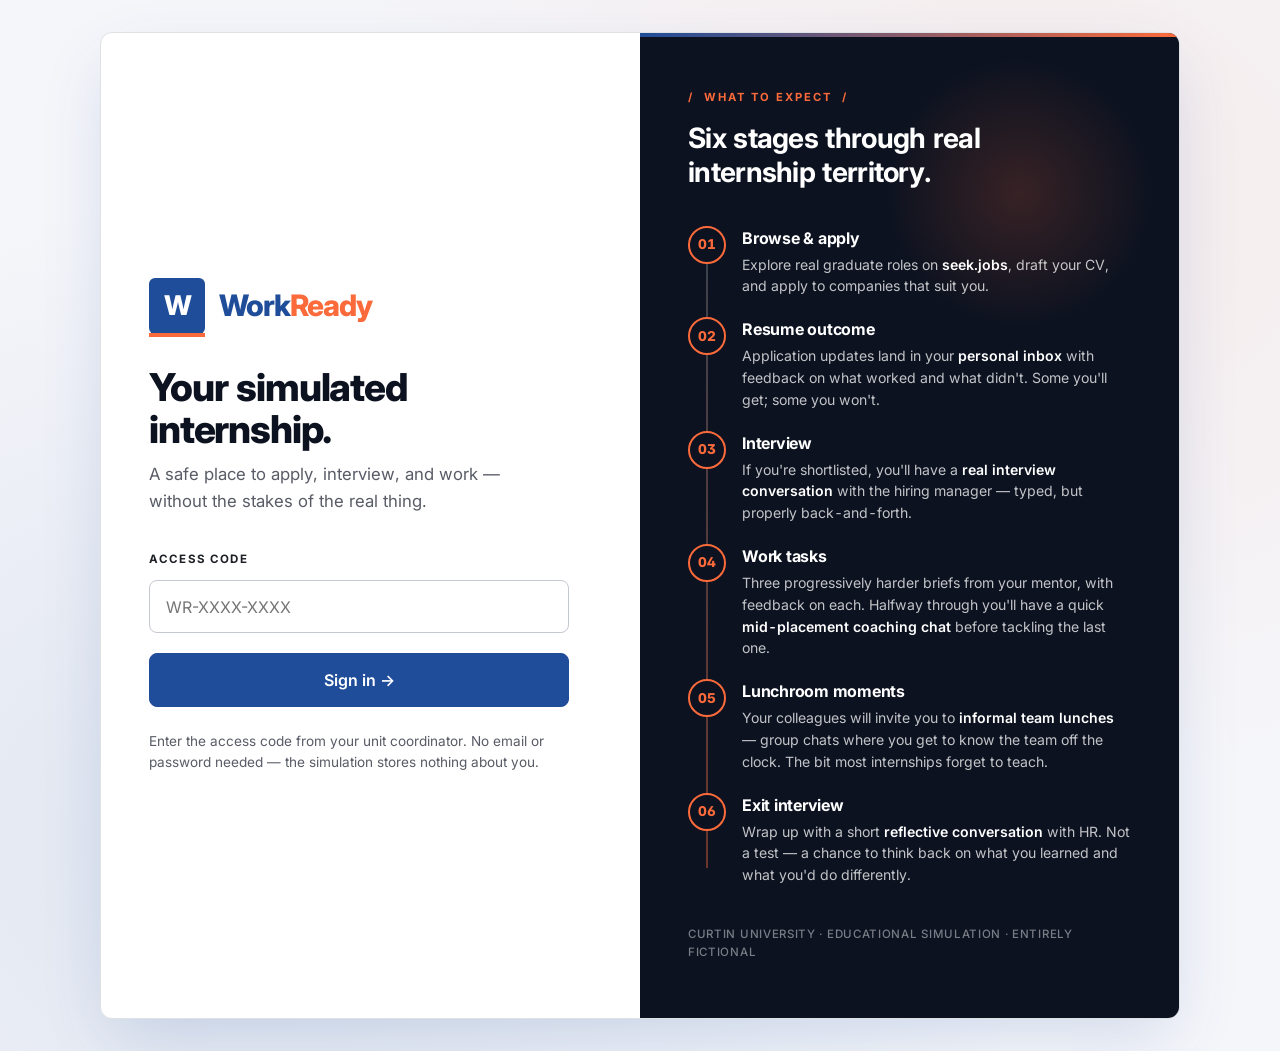
==== commit f553fb8d: "Access-code sign-in; Tasks view; admin codes panel Portal: sign-in takes an issued WR-XXXX-XXXX acce" ====
--- a/index.html
+++ b/index.html
@@ -22,12 +22,13 @@
                 <p class="signin-tagline">A safe place to apply, interview, and work — without the stakes of the real thing.</p>
 
                 <form id="signin-form" class="signin-form">
-                    <label for="email">Curtin email address</label>
-                    <input type="email" id="email" name="email" required
-                           placeholder="firstname.lastname@student.curtin.edu.au">
+                    <label for="code">Access code</label>
+                    <input type="text" id="code" name="code" required
+                           placeholder="WR-XXXX-XXXX" autocomplete="off"
+                           style="text-transform: uppercase;">
                     <button type="submit" class="btn btn-primary">Sign in &rarr;</button>
                 </form>
-                <p class="signin-help">No password — use any email to begin. Your progress is saved against this address.</p>
+                <p class="signin-help">Enter the access code from your unit coordinator. No email or password needed — the simulation stores nothing about you.</p>
             </div>
 
             <aside class="signin-right" aria-label="What to expect">
@@ -295,7 +296,7 @@
                 <!-- Tasks view -->
                 <div id="view-tasks" class="view hidden">
                     <h2>Your Tasks</h2>
-                    <div class="placeholder">Task workspace coming soon. This is where you'll receive your work assignments and submit your deliverables.</div>
+                    <div id="tasks-body"></div>
                 </div>
 
                 <!-- Team view -->
--- a/style.css
+++ b/style.css
@@ -2083,7 +2083,7 @@
 }
 
 /* ============================================================
-   Stage 7: Team directory sidebar
+   Stage 7: Teams sidebar
    ============================================================ */
 
 .nav-team-section.hidden { display: none; }
@@ -2193,82 +2193,6 @@
   font-style: italic;
 }
 
-/* ============================================================
-   Stage 7: Chat drawer
-   ============================================================ */
-
-.chat-drawer {
-  position: fixed;
-  top: 0;
-  right: 0;
-  width: 360px;
-  max-width: 90vw;
-  height: 100vh;
-  background: #fff;
-  border-left: 1px solid #e5e7eb;
-  box-shadow: -4px 0 16px rgba(0, 0, 0, 0.08);
-  display: flex;
-  flex-direction: column;
-  z-index: 200;
-  transform: translateX(0);
-  transition: transform 0.2s ease;
-}
-.chat-drawer.hidden {
-  transform: translateX(100%);
-  pointer-events: none;
-}
-
-.chat-drawer-header {
-  padding: 1rem 1.25rem;
-  border-bottom: 1px solid #e5e7eb;
-  display: flex;
-  justify-content: space-between;
-  align-items: center;
-  background: #fafbfc;
-}
-
-.chat-drawer-character {
-  display: flex;
-  align-items: center;
-  gap: 0.6rem;
-}
-
-.chat-presence-dot {
-  width: 10px;
-  height: 10px;
-  border-radius: 50%;
-  display: inline-block;
-}
-
-.chat-drawer-name {
-  font-weight: 600;
-  font-size: 0.95rem;
-  color: #1f2937;
-}
-.chat-drawer-role {
-  font-size: 0.75rem;
-  color: #6b7280;
-}
-
-.chat-drawer-close {
-  background: none;
-  border: none;
-  font-size: 1.5rem;
-  color: #9ca3af;
-  cursor: pointer;
-  padding: 0 0.5rem;
-}
-.chat-drawer-close:hover { color: #1f2937; }
-
-.chat-drawer-messages {
-  flex: 1 1 auto;
-  overflow-y: auto;
-  padding: 1rem;
-  display: flex;
-  flex-direction: column;
-  gap: 0.5rem;
-  background: #f9fafb;
-}
 
 .chat-bubble {
   max-width: 78%;
@@ -2295,15 +2219,247 @@
   border-bottom-left-radius: 4px;
 }
 
-.chat-drawer-composer {
+
+/* ============================================================
+   Stage 7: Personal vs work inbox colour coding
+   ============================================================ */
+
+.inbox-view-personal {
+  --inbox-accent: #7c3aed;
+  --inbox-accent-bg: #f5f3ff;
+}
+.inbox-view-work {
+  --inbox-accent: #059669;
+  --inbox-accent-bg: #ecfdf5;
+}
+
+.inbox-view-personal .inbox-header,
+.inbox-view-work .inbox-header {
+  border-left: 4px solid var(--inbox-accent);
+  padding-left: 0.75rem;
+  background: var(--inbox-accent-bg);
+}
+
+/* ============================================================
+   Sidebar collapsible sections
+   ============================================================ */
+
+.sidebar-collapse-toggle {
+  cursor: pointer;
+  user-select: none;
+  display: flex;
+  justify-content: space-between;
+  align-items: center;
+}
+.sidebar-collapse-toggle:hover {
+  color: var(--color-primary, #2563eb);
+}
+
+.collapse-arrow {
+  font-size: 0.7rem;
+  transition: transform 0.15s ease;
+}
+
+.sidebar-collapsible.collapsed {
+  display: none;
+}
+
+.sidebar-sub-section {
+  padding-left: 0.75rem;
+}
+
+.sub-toggle {
+  font-size: 0.78rem;
+  font-weight: 600;
+  color: #6b7280;
+  padding: 0.3rem 0.5rem;
+  margin: 0;
+}
+.sub-toggle:hover {
+  color: #374151;
+}
+
+/* ============================================================
+   Teams sidebar member list
+   ============================================================ */
+
+.teams-sidebar-member {
+  display: flex;
+  align-items: center;
+  gap: 0.5rem;
+  width: 100%;
+  text-align: left;
+}
+
+.teams-sidebar-member .presence-dot {
+  flex-shrink: 0;
+}
+
+.teams-sidebar-active {
+  background: var(--color-primary-bg, #eff6ff);
+  font-weight: 600;
+}
+
+/* ============================================================
+   Teams landing card
+   ============================================================ */
+
+.teams-landing-card {
+  max-width: 640px;
+  margin: 2rem auto;
+  padding: 2rem;
+}
+
+.teams-landing-card h2 {
+  margin-bottom: 1.5rem;
+  font-size: 1.25rem;
+}
+
+.teams-landing-card h3 {
+  margin-top: 2rem;
+  margin-bottom: 0.75rem;
+  font-size: 0.85rem;
+  font-weight: 600;
+  text-transform: uppercase;
+  letter-spacing: 0.06em;
+  color: #6b7280;
+}
+
+.teams-landing-list {
+  display: flex;
+  flex-direction: column;
+  gap: 0.5rem;
+}
+
+.teams-landing-row {
+  display: flex;
+  align-items: center;
+  gap: 0.75rem;
+  padding: 0.65rem 0.85rem;
+  border-radius: 8px;
+  background: #f9fafb;
+  border: 1px solid #f3f4f6;
+}
+.teams-landing-row:hover {
+  background: #f3f4f6;
+}
+
+.teams-landing-info {
+  flex: 1 1 auto;
+  min-width: 0;
+}
+
+.teams-landing-name {
+  display: block;
+  font-weight: 500;
+  font-size: 0.95rem;
+  color: #1f2937;
+}
+
+.teams-landing-role {
+  display: block;
+  font-size: 0.78rem;
+  color: #6b7280;
+}
+
+.teams-landing-offline {
+  font-size: 0.75rem;
+  color: #9ca3af;
+  font-style: italic;
+}
+
+.teams-landing-org-row {
+  display: flex;
+  justify-content: space-between;
+  padding: 0.35rem 0;
+  font-size: 0.85rem;
+  color: #6b7280;
+}
+
+.teams-landing-hint {
+  margin-top: 0.75rem;
+  font-size: 0.78rem;
+  color: #9ca3af;
+  font-style: italic;
+}
+
+.teams-landing-empty {
+  color: #9ca3af;
+  font-style: italic;
+  padding: 1rem 0;
+}
+
+/* ============================================================
+   Teams conversation (full-width chat)
+   ============================================================ */
+
+.teams-conversation {
+  display: flex;
+  flex-direction: column;
+  height: 100%;
+  min-height: 0;
+}
+
+.teams-conv-header {
+  padding: 0.85rem 1.25rem;
+  border-bottom: 1px solid #e5e7eb;
+  display: flex;
+  justify-content: space-between;
+  align-items: center;
+  background: #fafbfc;
+  flex-shrink: 0;
+}
+
+.teams-conv-character {
+  display: flex;
+  align-items: center;
+  gap: 0.6rem;
+}
+
+.teams-conv-name {
+  font-weight: 600;
+  font-size: 0.95rem;
+  color: #1f2937;
+}
+
+.teams-conv-role {
+  display: block;
+  font-size: 0.75rem;
+  color: #6b7280;
+}
+
+.teams-conv-actions {
+  display: flex;
+  gap: 0.5rem;
+}
+
+.teams-conv-messages {
+  flex: 1 1 auto;
+  overflow-y: auto;
+  padding: 1rem;
+  display: flex;
+  flex-direction: column;
+  gap: 0.5rem;
+  background: #f9fafb;
+}
+
+.teams-conv-empty {
+  color: #9ca3af;
+  font-style: italic;
+  text-align: center;
+  padding: 3rem 1rem;
+}
+
+.teams-conv-composer {
   padding: 0.85rem 1rem;
   border-top: 1px solid #e5e7eb;
   display: flex;
   gap: 0.6rem;
   background: #fff;
-}
-
-.chat-drawer-input {
+  flex-shrink: 0;
+}
+
+.teams-conv-input {
   flex: 1 1 auto;
   border: 1px solid #d1d5db;
   border-radius: 8px;
@@ -2312,38 +2468,128 @@
   font-size: 0.9rem;
   resize: none;
 }
-.chat-drawer-input:focus {
+.teams-conv-input:focus {
   outline: none;
   border-color: #2563eb;
 }
 
-.chat-drawer-send {
-  flex: 0 0 auto;
-}
-
-@media (max-width: 720px) {
-  .chat-drawer {
-    width: 100vw;
-    max-width: 100vw;
-  }
-}
-
 /* ============================================================
-   Stage 7: Personal vs work inbox colour coding
+   Tasks view (Stage 4)
    ============================================================ */
-
-.inbox-view-personal {
-  --inbox-accent: #7c3aed;
-  --inbox-accent-bg: #f5f3ff;
-}
-.inbox-view-work {
-  --inbox-accent: #059669;
-  --inbox-accent-bg: #ecfdf5;
-}
-
-.inbox-view-personal .inbox-header,
-.inbox-view-work .inbox-header {
-  border-left: 4px solid var(--inbox-accent);
-  padding-left: 0.75rem;
-  background: var(--inbox-accent-bg);
-}
+.task-card {
+  background: var(--sim-white, #fff);
+  border: 1px solid var(--sim-bg-2, #ebedf3);
+  border-left: 3px solid var(--sim-primary, #1f4d99);
+  border-radius: 8px;
+  padding: 16px 20px;
+  margin-bottom: 14px;
+  box-shadow: 0 1px 3px rgba(15, 23, 42, 0.06);
+}
+
+.task-card-head {
+  display: flex;
+  align-items: center;
+  justify-content: space-between;
+  gap: 12px;
+  margin-bottom: 8px;
+}
+
+.task-card-title {
+  font-size: 0.98rem;
+  font-weight: 600;
+  color: var(--sim-secondary, #334155);
+}
+
+.task-seq {
+  display: inline-block;
+  font-size: 0.72rem;
+  font-weight: 700;
+  letter-spacing: 0.04em;
+  text-transform: uppercase;
+  color: var(--sim-primary, #1f4d99);
+  background: var(--sim-primary-soft, #e6edf7);
+  border-radius: 4px;
+  padding: 2px 7px;
+  margin-right: 8px;
+  vertical-align: 1px;
+}
+
+.task-pill {
+  flex-shrink: 0;
+  font-size: 0.72rem;
+  font-weight: 600;
+  letter-spacing: 0.03em;
+  border-radius: 999px;
+  padding: 3px 10px;
+  background: var(--sim-bg-2, #ebedf3);
+  color: var(--sim-secondary, #334155);
+}
+
+.task-pill-assigned   { background: #fef3c7; color: #92400e; }
+.task-pill-resubmit   { background: #fee2e2; color: #b91c1c; }
+.task-pill-failed     { background: #fee2e2; color: #b91c1c; }
+.task-pill-submitted,
+.task-pill-under_review { background: #dbeafe; color: #1d4ed8; }
+.task-pill-passed     { background: #dcfce7; color: #15803d; }
+
+.task-brief {
+  font-size: 0.9rem;
+  line-height: 1.55;
+  color: var(--sim-secondary, #334155);
+  white-space: pre-line;
+  margin-bottom: 10px;
+}
+
+.task-details {
+  margin-bottom: 10px;
+}
+
+.task-details summary {
+  cursor: pointer;
+  font-size: 0.82rem;
+  font-weight: 600;
+  color: var(--sim-primary, #1f4d99);
+}
+
+.task-description {
+  font-size: 0.86rem;
+  line-height: 1.6;
+  color: var(--sim-secondary, #334155);
+  white-space: pre-line;
+  background: var(--sim-primary-tint, #f1f5fb);
+  border-radius: 6px;
+  padding: 10px 14px;
+  margin-top: 8px;
+}
+
+.task-submit-form {
+  display: flex;
+  flex-direction: column;
+  gap: 10px;
+  margin-top: 6px;
+}
+
+.task-input {
+  width: 100%;
+  border: 1px solid var(--sim-bg-2, #ebedf3);
+  border-radius: 6px;
+  padding: 10px 12px;
+  font: inherit;
+  font-size: 0.88rem;
+  resize: vertical;
+}
+
+.task-input:focus {
+  outline: none;
+  border-color: var(--sim-primary, #1f4d99);
+}
+
+.task-note {
+  font-size: 0.84rem;
+  color: var(--sim-secondary, #334155);
+  opacity: 0.85;
+  margin-top: 6px;
+}
+
+.task-note-ok  { color: #15803d; }
+.task-note-err { color: #b91c1c; }
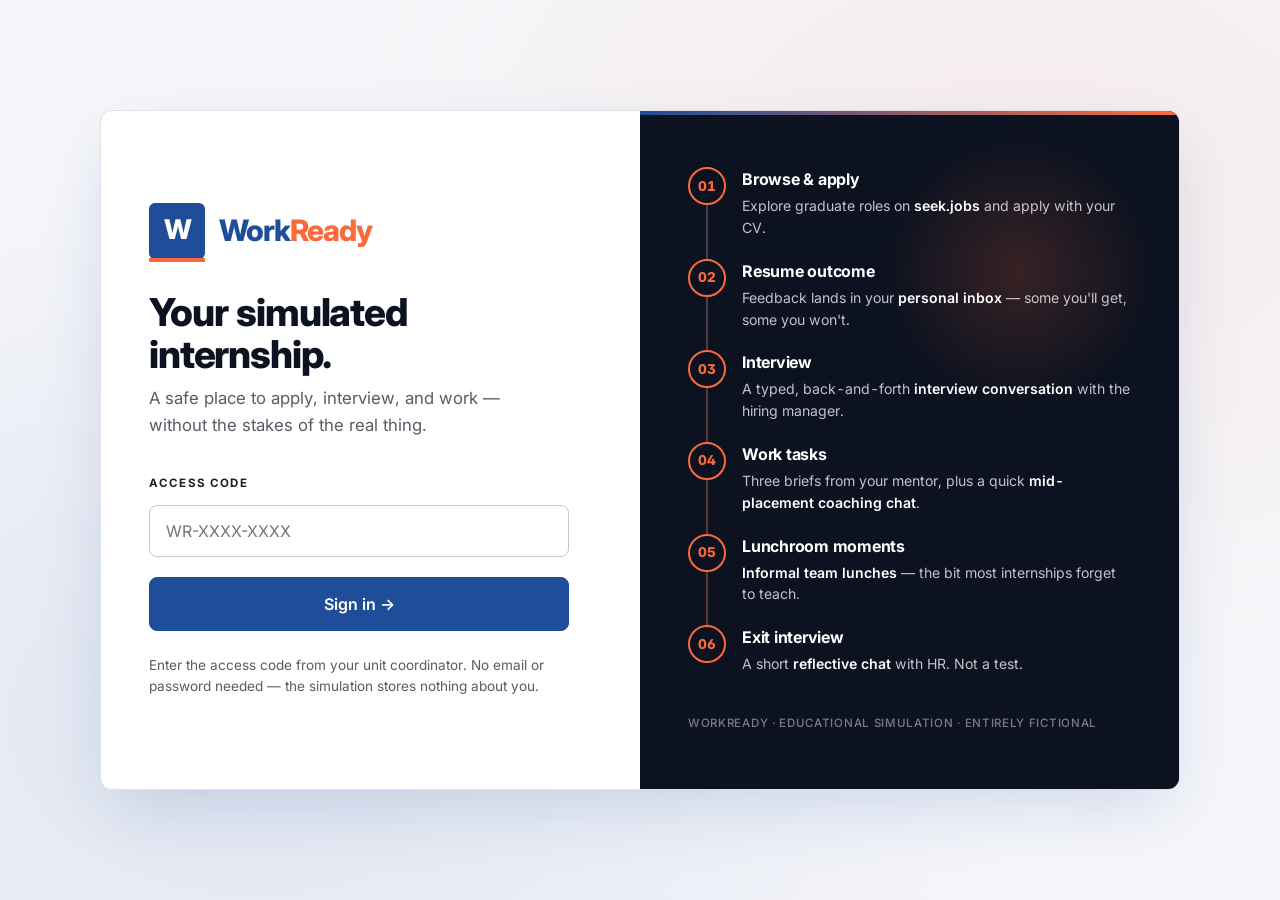
==== commit 8d7d4e88: "Sign-in aside: drop heading, tighten the six-step copy The right pane's heading was redundant and th" ====
--- a/index.html
+++ b/index.html
@@ -32,55 +32,40 @@
             </div>
 
             <aside class="signin-right" aria-label="What to expect">
-                <p class="signin-aside-label">/&nbsp;&nbsp;What to expect&nbsp;&nbsp;/</p>
-                <h2 class="signin-aside-title">Six stages through real internship territory.</h2>
-
                 <ol class="journey">
                     <li class="journey-step">
-                        <div class="journey-num">01</div>
-                        <div class="journey-body">
+                        <div class="journey-num">01</div><div class="journey-body">
                             <h3>Browse &amp; apply</h3>
-                            <p>Explore real graduate roles on <strong>seek.jobs</strong>, draft your CV, and apply to companies that suit you.</p>
-                        </div>
-                    </li>
+                            <p>Explore graduate roles on <strong>seek.jobs</strong> and apply with your CV.</p>
+                        </div>
                     <li class="journey-step">
-                        <div class="journey-num">02</div>
-                        <div class="journey-body">
+                        <div class="journey-num">02</div><div class="journey-body">
                             <h3>Resume outcome</h3>
-                            <p>Application updates land in your <strong>personal inbox</strong> with feedback on what worked and what didn't. Some you'll get; some you won't.</p>
-                        </div>
-                    </li>
+                            <p>Feedback lands in your <strong>personal inbox</strong> — some you'll get, some you won't.</p>
+                        </div>
                     <li class="journey-step">
-                        <div class="journey-num">03</div>
-                        <div class="journey-body">
+                        <div class="journey-num">03</div><div class="journey-body">
                             <h3>Interview</h3>
-                            <p>If you're shortlisted, you'll have a <strong>real interview conversation</strong> with the hiring manager — typed, but properly back-and-forth.</p>
-                        </div>
-                    </li>
+                            <p>A typed, back-and-forth <strong>interview conversation</strong> with the hiring manager.</p>
+                        </div>
                     <li class="journey-step">
-                        <div class="journey-num">04</div>
-                        <div class="journey-body">
+                        <div class="journey-num">04</div><div class="journey-body">
                             <h3>Work tasks</h3>
-                            <p>Three progressively harder briefs from your mentor, with feedback on each. Halfway through you'll have a quick <strong>mid-placement coaching chat</strong> before tackling the last one.</p>
-                        </div>
-                    </li>
+                            <p>Three briefs from your mentor, plus a quick <strong>mid-placement coaching chat</strong>.</p>
+                        </div>
                     <li class="journey-step">
-                        <div class="journey-num">05</div>
-                        <div class="journey-body">
+                        <div class="journey-num">05</div><div class="journey-body">
                             <h3>Lunchroom moments</h3>
-                            <p>Your colleagues will invite you to <strong>informal team lunches</strong> — group chats where you get to know the team off the clock. The bit most internships forget to teach.</p>
-                        </div>
-                    </li>
+                            <p><strong>Informal team lunches</strong> — the bit most internships forget to teach.</p>
+                        </div>
                     <li class="journey-step">
-                        <div class="journey-num">06</div>
-                        <div class="journey-body">
+                        <div class="journey-num">06</div><div class="journey-body">
                             <h3>Exit interview</h3>
-                            <p>Wrap up with a short <strong>reflective conversation</strong> with HR. Not a test — a chance to think back on what you learned and what you'd do differently.</p>
-                        </div>
-                    </li>
+                            <p>A short <strong>reflective chat</strong> with HR. Not a test.</p>
+                        </div>
                 </ol>
 
-                <p class="signin-aside-foot">Curtin University · educational simulation · entirely fictional</p>
+                <p class="signin-aside-foot">WorkReady · educational simulation · entirely fictional</p>
             </aside>
         </div>
     </section>
@@ -466,6 +451,31 @@
     </div>
 
     <!-- Compose modal -->
+    <!-- Persona onboarding modal -->
+    <div id="persona-modal" class="modal hidden">
+        <div class="modal-content">
+            <button class="modal-close" id="persona-close">&times;</button>
+            <h2>Your candidate profile</h2>
+            <p class="persona-help">
+                Pick any name you like — this is your persona in the simulation.
+                Recruiters never see your real one, and nothing here identifies you.
+                Your in-sim mailbox is derived from it.
+            </p>
+            <form id="persona-form">
+                <div class="form-group">
+                    <label for="persona-name">Candidate name</label>
+                    <input type="text" id="persona-name" maxlength="60" required
+                           placeholder="e.g. Jane Doe" autocomplete="off">
+                </div>
+                <p class="persona-handle" id="persona-hint"></p>
+                <div class="persona-actions">
+                    <button type="submit" class="btn btn-primary">Save profile</button>
+                    <button type="button" class="btn" id="persona-later">Maybe later</button>
+                </div>
+            </form>
+        </div>
+    </div>
+
     <div id="compose-modal" class="modal hidden">
         <div class="modal-content modal-content-wide">
             <button class="modal-close" id="compose-close">&times;</button>
--- a/style.css
+++ b/style.css
@@ -2593,3 +2593,29 @@
 
 .task-note-ok  { color: #15803d; }
 .task-note-err { color: #b91c1c; }
+
+/* ============================================================
+   Persona onboarding modal
+   ============================================================ */
+.persona-help {
+  font-size: 0.88rem;
+  line-height: 1.55;
+  color: var(--sim-secondary, #334155);
+  opacity: 0.85;
+  margin-bottom: 14px;
+}
+
+.persona-handle {
+  font-size: 0.8rem;
+  color: var(--sim-primary, #1f4d99);
+  background: var(--sim-primary-tint, #f1f5fb);
+  border-radius: 4px;
+  padding: 6px 10px;
+  margin-bottom: 12px;
+  min-height: 1.2em;
+}
+
+.persona-actions {
+  display: flex;
+  gap: 10px;
+}
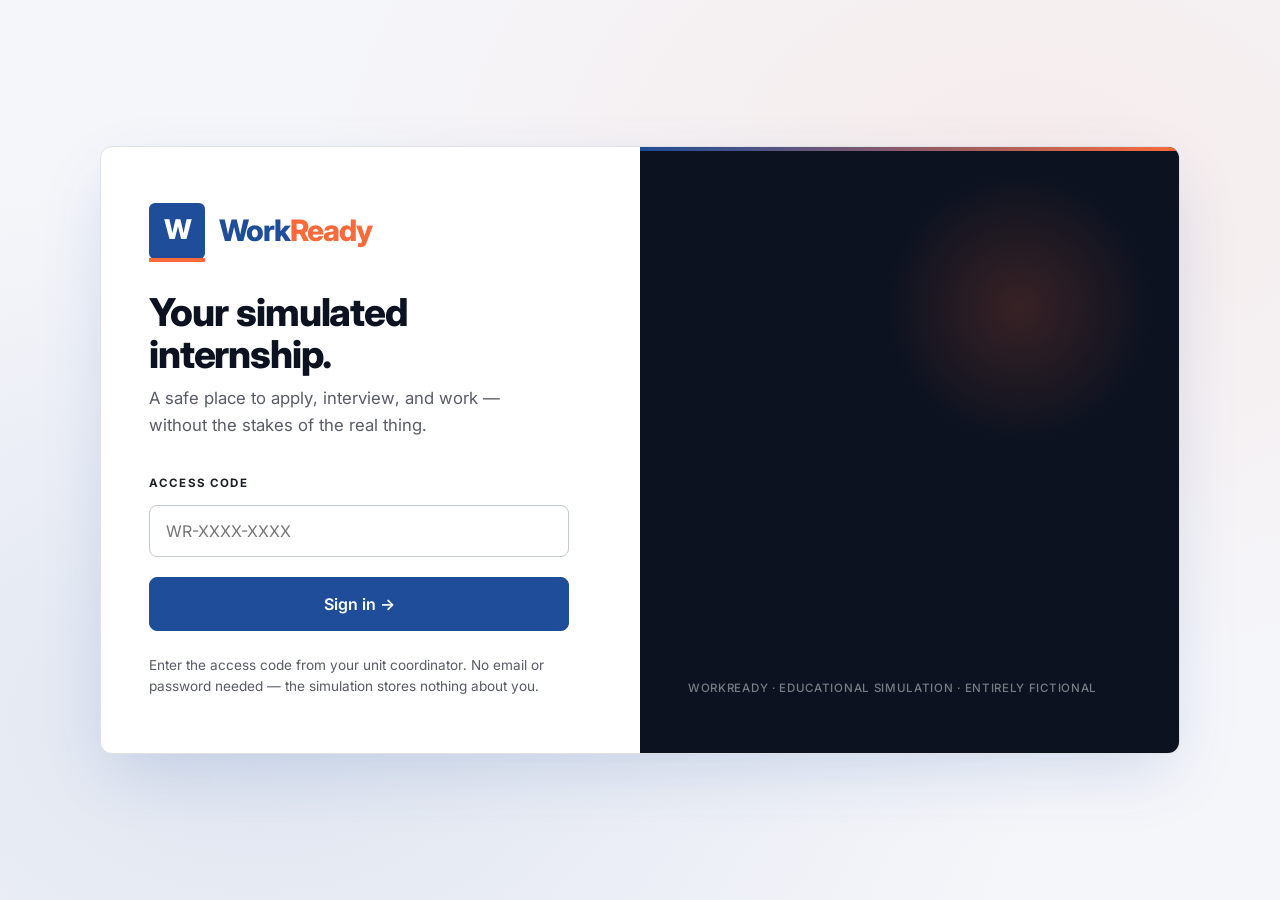
==== commit b371d2f1: "Journey steps move to config.js; admin.html leaves the public site The sign-in six-step list renders" ====
--- a/index.html
+++ b/index.html
@@ -32,38 +32,7 @@
             </div>
 
             <aside class="signin-right" aria-label="What to expect">
-                <ol class="journey">
-                    <li class="journey-step">
-                        <div class="journey-num">01</div><div class="journey-body">
-                            <h3>Browse &amp; apply</h3>
-                            <p>Explore graduate roles on <strong>seek.jobs</strong> and apply with your CV.</p>
-                        </div>
-                    <li class="journey-step">
-                        <div class="journey-num">02</div><div class="journey-body">
-                            <h3>Resume outcome</h3>
-                            <p>Feedback lands in your <strong>personal inbox</strong> — some you'll get, some you won't.</p>
-                        </div>
-                    <li class="journey-step">
-                        <div class="journey-num">03</div><div class="journey-body">
-                            <h3>Interview</h3>
-                            <p>A typed, back-and-forth <strong>interview conversation</strong> with the hiring manager.</p>
-                        </div>
-                    <li class="journey-step">
-                        <div class="journey-num">04</div><div class="journey-body">
-                            <h3>Work tasks</h3>
-                            <p>Three briefs from your mentor, plus a quick <strong>mid-placement coaching chat</strong>.</p>
-                        </div>
-                    <li class="journey-step">
-                        <div class="journey-num">05</div><div class="journey-body">
-                            <h3>Lunchroom moments</h3>
-                            <p><strong>Informal team lunches</strong> — the bit most internships forget to teach.</p>
-                        </div>
-                    <li class="journey-step">
-                        <div class="journey-num">06</div><div class="journey-body">
-                            <h3>Exit interview</h3>
-                            <p>A short <strong>reflective chat</strong> with HR. Not a test.</p>
-                        </div>
-                </ol>
+                <ol class="journey" id="journey-steps"></ol>
 
                 <p class="signin-aside-foot">WorkReady · educational simulation · entirely fictional</p>
             </aside>
@@ -93,7 +62,7 @@
                             </ul>
                         </span>
                     </span>
-                    <span id="user-name" class="user-name"></span>
+                    <span id="user-name" class="user-name"></span><span id="user-name-edit" title="Edit your candidate profile" aria-hidden="true">✎</span>
                     <button id="signout-btn" class="btn btn-link">Sign out</button>
                 </div>
             </div>
@@ -285,11 +254,6 @@
                 </div>
 
                 <!-- Team view -->
-                <div id="view-team" class="view hidden">
-                    <h2>Your Team</h2>
-                    <div class="placeholder">Team view coming soon. You'll see your colleagues here — both other students in your intake and AI characters.</div>
-                </div>
-
                 <div id="view-teams" class="view hidden">
                     <div id="teams-landing" class="teams-landing">
                         <!-- populated by renderTeamsLanding() -->
@@ -511,5 +475,6 @@
 
     <script src="config.js"></script>
     <script src="app.js"></script>
+    <div id="live-toast" class="live-toast hidden" role="status"></div>
 </body>
 </html>
--- a/style.css
+++ b/style.css
@@ -2619,3 +2619,42 @@
   display: flex;
   gap: 10px;
 }
+
+/* ============================================================
+   Live toast (new-message nudges) + mobile polish
+   ============================================================ */
+.live-toast {
+  position: fixed;
+  bottom: 18px;
+  right: 18px;
+  z-index: 999;
+  background: var(--sim-white, #fff);
+  color: var(--sim-secondary, #334155);
+  border: 1px solid var(--sim-primary-soft, #e6edf7);
+  border-left: 3px solid var(--sim-primary, #1f4d99);
+  border-radius: 8px;
+  box-shadow: 0 6px 18px rgba(15, 23, 42, 0.18);
+  padding: 10px 16px;
+  font-size: 0.85rem;
+  cursor: pointer;
+  max-width: 320px;
+}
+
+@media (max-width: 560px) {
+  .task-card { padding: 12px 14px; }
+  .action-buttons { flex-direction: column; }
+  .action-buttons .btn,
+  .action-buttons a.btn { width: 100%; text-align: center; }
+  .task-submit-form .task-file { width: 100%; font-size: 0.8rem; }
+  .live-toast { left: 12px; right: 12px; max-width: none; bottom: 12px; }
+  #user-name-edit { display: none; }
+}
+
+#user-name-edit {
+  margin-left: 6px;
+  font-size: 0.72em;
+  opacity: 0.55;
+  cursor: pointer;
+}
+
+#user-name-edit:hover { opacity: 1; }
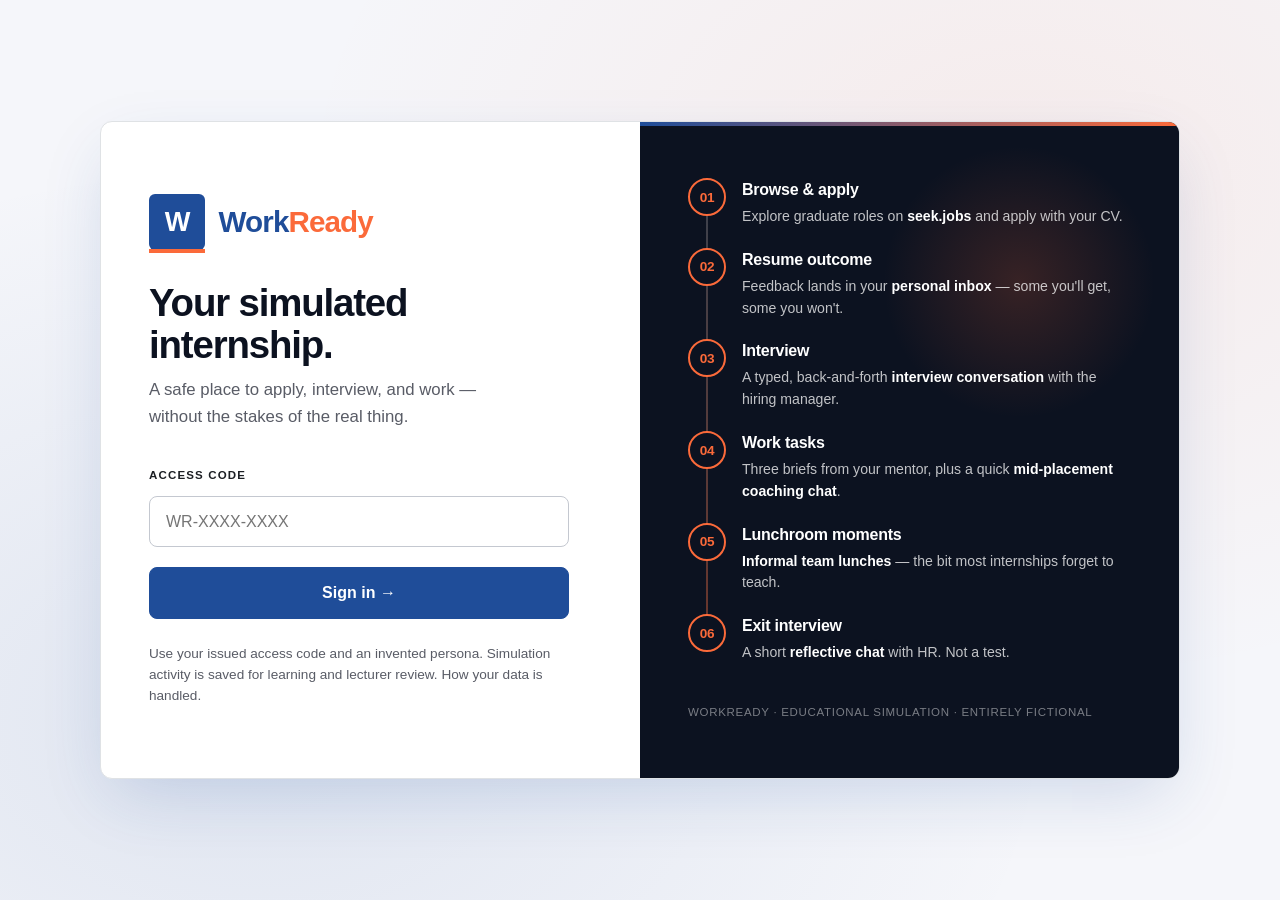
==== commit 900bd80c: "Use private sessions and reviewed uploads in the student portal" ====
--- a/index.html
+++ b/index.html
@@ -2,6 +2,8 @@
 <html lang="en">
 <head>
     <meta charset="UTF-8">
+    <meta name="referrer" content="no-referrer">
+    <meta http-equiv="Content-Security-Policy" content="default-src 'self'; script-src 'self'; style-src 'self' 'unsafe-inline'; connect-src 'self' https://workready-api.eduserver.au; img-src 'self' data:; frame-src https://primer.eduserver.au; base-uri 'self'; form-action 'none'">
     <meta name="viewport" content="width=device-width, initial-scale=1.0">
     <title>WorkReady — Your Internship Journey</title>
     <link rel="icon" type="image/svg+xml" href="favicon.svg">
@@ -28,7 +30,7 @@
                            style="text-transform: uppercase;">
                     <button type="submit" class="btn btn-primary">Sign in &rarr;</button>
                 </form>
-                <p class="signin-help">Enter the access code from your unit coordinator. No email or password needed — the simulation stores nothing about you.</p>
+                <p class="signin-help">Use your issued access code and an invented persona. Simulation activity is saved for learning and lecturer review. <a href="privacy.html">How your data is handled</a>.</p>
             </div>
 
             <aside class="signin-right" aria-label="What to expect">
@@ -62,7 +64,7 @@
                             </ul>
                         </span>
                     </span>
-                    <span id="user-name" class="user-name"></span><span id="user-name-edit" title="Edit your candidate profile" aria-hidden="true">✎</span>
+                    <span id="user-name" class="user-name"></span><button type="button" id="user-name-edit" class="btn" aria-label="Edit your candidate profile">✎</button>
                     <button id="signout-btn" class="btn btn-link">Sign out</button>
                 </div>
             </div>
@@ -422,7 +424,7 @@
             <h2>Your candidate profile</h2>
             <p class="persona-help">
                 Pick any name you like — this is your persona in the simulation.
-                Recruiters never see your real one, and nothing here identifies you.
+                Use an invented name, not your real name. Your lecturer can review simulation activity.
                 Your in-sim mailbox is derived from it.
             </p>
             <form id="persona-form">
@@ -473,8 +475,19 @@
         </div>
     </div>
 
-    <script src="config.js"></script>
-    <script src="app.js"></script>
+    <script src="config.js?v=0.3.0"></script>
+    <script src="session.js?v=0.3.0"></script>
+    <script src="app.js?v=0.3.0"></script>
     <div id="live-toast" class="live-toast hidden" role="status"></div>
+
+    <!-- System error overlay (blurred backdrop, blocks interaction) -->
+    <div id="app-error-overlay" class="app-overlay hidden">
+        <div class="app-modal" role="alertdialog" aria-modal="true" aria-labelledby="app-error-title" aria-describedby="app-error-message">
+            <div class="app-modal-icon" aria-hidden="true">!</div>
+            <h3 id="app-error-title">Sign-in problem</h3>
+            <p id="app-error-message"></p>
+            <button id="app-error-ok" class="btn btn-primary">Back to sign in</button>
+        </div>
+    </div>
 </body>
 </html>
--- a/style.css
+++ b/style.css
@@ -2621,6 +2621,65 @@
 }
 
 /* ============================================================
+   System error overlay (blurred backdrop, part of the system)
+   ============================================================ */
+.app-overlay {
+  position: fixed;
+  inset: 0;
+  z-index: 1000;
+  display: flex;
+  align-items: center;
+  justify-content: center;
+  background: rgba(15, 23, 42, 0.45);
+  backdrop-filter: blur(7px);
+  -webkit-backdrop-filter: blur(7px);
+}
+
+.app-overlay.hidden { display: none; }
+
+.app-modal {
+  background: var(--sim-white, #fff);
+  border-radius: 14px;
+  box-shadow: 0 24px 60px rgba(15, 23, 42, 0.35);
+  padding: 1.6rem 1.8rem;
+  width: min(92vw, 26rem);
+  text-align: center;
+  animation: app-modal-in 160ms ease-out;
+}
+
+@keyframes app-modal-in {
+  from { transform: translateY(8px) scale(0.97); opacity: 0; }
+  to   { transform: none; opacity: 1; }
+}
+
+.app-modal h3 {
+  margin: 0.6rem 0 0.4rem;
+  font-size: 1.05rem;
+  color: var(--sim-secondary, #334155);
+}
+
+.app-modal p {
+  font-size: 0.88rem;
+  line-height: 1.5;
+  color: var(--sim-secondary, #334155);
+  margin: 0 0 1.1rem;
+}
+
+.app-modal-icon {
+  width: 44px;
+  height: 44px;
+  margin: 0 auto 0.4rem;
+  border-radius: 50%;
+  background: var(--sim-coral-soft, #fff0ea);
+  color: var(--sim-coral-dark, #d44d1e);
+  font-size: 1.3rem;
+  font-weight: 700;
+  display: flex;
+  align-items: center;
+  justify-content: center;
+}
+
+/* ============================================================
    Live toast (new-message nudges) + mobile polish
    ============================================================ */
 .live-toast {
@@ -2647,7 +2706,6 @@
   .action-buttons a.btn { width: 100%; text-align: center; }
   .task-submit-form .task-file { width: 100%; font-size: 0.8rem; }
   .live-toast { left: 12px; right: 12px; max-width: none; bottom: 12px; }
-  #user-name-edit { display: none; }
 }
 
 #user-name-edit {
